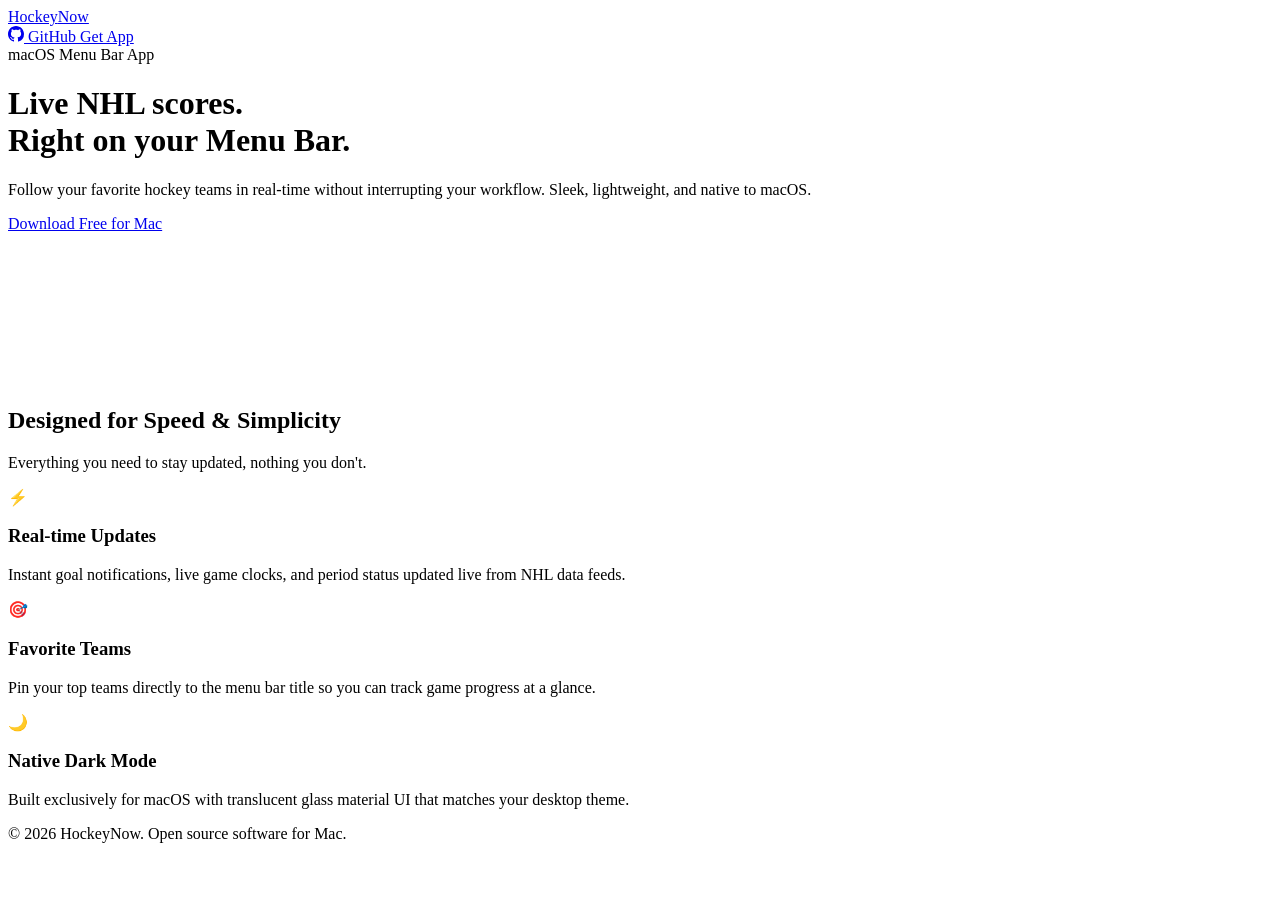
==== website/index.html @ 6dbc683a "moving files to website" ====
<!DOCTYPE html>
<html lang="en">
<head>
  <meta charset="UTF-8">
  <meta name="viewport" content="width=device-width, initial-scale=1.0">
  <title>HockeyNow - Live Scores on Your Mac Menu Bar</title>
  <link rel="stylesheet" href="styles.css">
  <link rel="icon" href="data:,">
</head>
<body>

  <nav>
    <a href="#" class="logo">Hockey<span>Now</span></a>
    <div class="nav-right">
      <a href="https://github.com/avdg-apps/HockeyNow" target="_blank" class="btn-github">
        <svg width="16" height="16" viewBox="0 0 24 24" fill="currentColor">
          <path d="M12 0C5.37 0 0 5.37 0 12c0 5.31 3.435 9.795 8.205 11.385.6.105.825-.255.825-.57 0-.285-.015-1.23-.015-2.235-3.015.555-3.795-.735-4.035-1.41-.135-.345-.72-1.41-1.23-1.695-.42-.225-1.02-.78-.015-.795.945-.015 1.62.87 1.845 1.23 1.08 1.815 2.805 1.305 3.495.99.105-.78.42-1.305.765-1.605-2.67-.3-5.46-1.335-5.46-5.925 0-1.305.465-2.385 1.23-3.225-.12-.3-.54-1.53.12-3.18 0 0 1.005-.315 3.3 1.23.96-.27 1.98-.405 3-.405s2.04.135 3 .405c2.295-1.56 3.3-1.23 3.3-1.23.66 1.65.24 2.88.12 3.18.765.84 1.23 1.905 1.23 3.225 0 4.605-2.805 5.625-5.475 5.925.435.375.81 1.095.81 2.22 0 1.605-.015 2.895-.015 3.3 0 .315.225.69.825.57A12.02 12.02 0 0024 12c0-6.63-5.37-12-12-12z"/>
        </svg>
        GitHub
      </a>
      <a href="hockeynow v2.1.0-alpha.1.zip" download class="btn-download">Get App</a>
    </div>
  </nav>

  <header class="hero">
    <div class="hero-badge">macOS Menu Bar App</div>
    <h1>Live NHL scores.<br>Right on your Menu Bar.</h1>
    <p>Follow your favorite hockey teams in real-time without interrupting your workflow. Sleek, lightweight, and native to macOS.</p>
    <a href="hockeynow v2.1.0-alpha.1.zip" download class="btn-primary">Download Free for Mac</a>
  </header>

  <section class="preview-container">
    <div class="macbook-window">
      <div class="window-header">
        <span class="dot dot-red"></span>
        <span class="dot dot-yellow"></span>
        <span class="dot dot-green"></span>
      </div>
      <div class="window-body">
        <video class="app-video" autoplay loop muted playsinline>
          <source src="app-demo.mp4" type="video/mp4">
          Your browser does not support the video tag.
        </video>
      </div>
    </div>
  </section>

  <section class="features">
    <div class="section-title">
      <h2>Designed for Speed & Simplicity</h2>
      <p>Everything you need to stay updated, nothing you don't.</p>
    </div>

    <div class="grid">
      <div class="card fade-up">
        <div class="card-icon">⚡</div>
        <h3>Real-time Updates</h3>
        <p>Instant goal notifications, live game clocks, and period status updated live from NHL data feeds.</p>
      </div>
      <div class="card fade-up">
        <div class="card-icon">🎯</div>
        <h3>Favorite Teams</h3>
        <p>Pin your top teams directly to the menu bar title so you can track game progress at a glance.</p>
      </div>
      <div class="card fade-up">
        <div class="card-icon">🌙</div>
        <h3>Native Dark Mode</h3>
        <p>Built exclusively for macOS with translucent glass material UI that matches your desktop theme.</p>
      </div>
    </div>
  </section>

  <footer>
    <p>&copy; 2026 HockeyNow. Open source software for Mac.</p>
  </footer>

  <script src="script.js"></script>
</body>
</html>
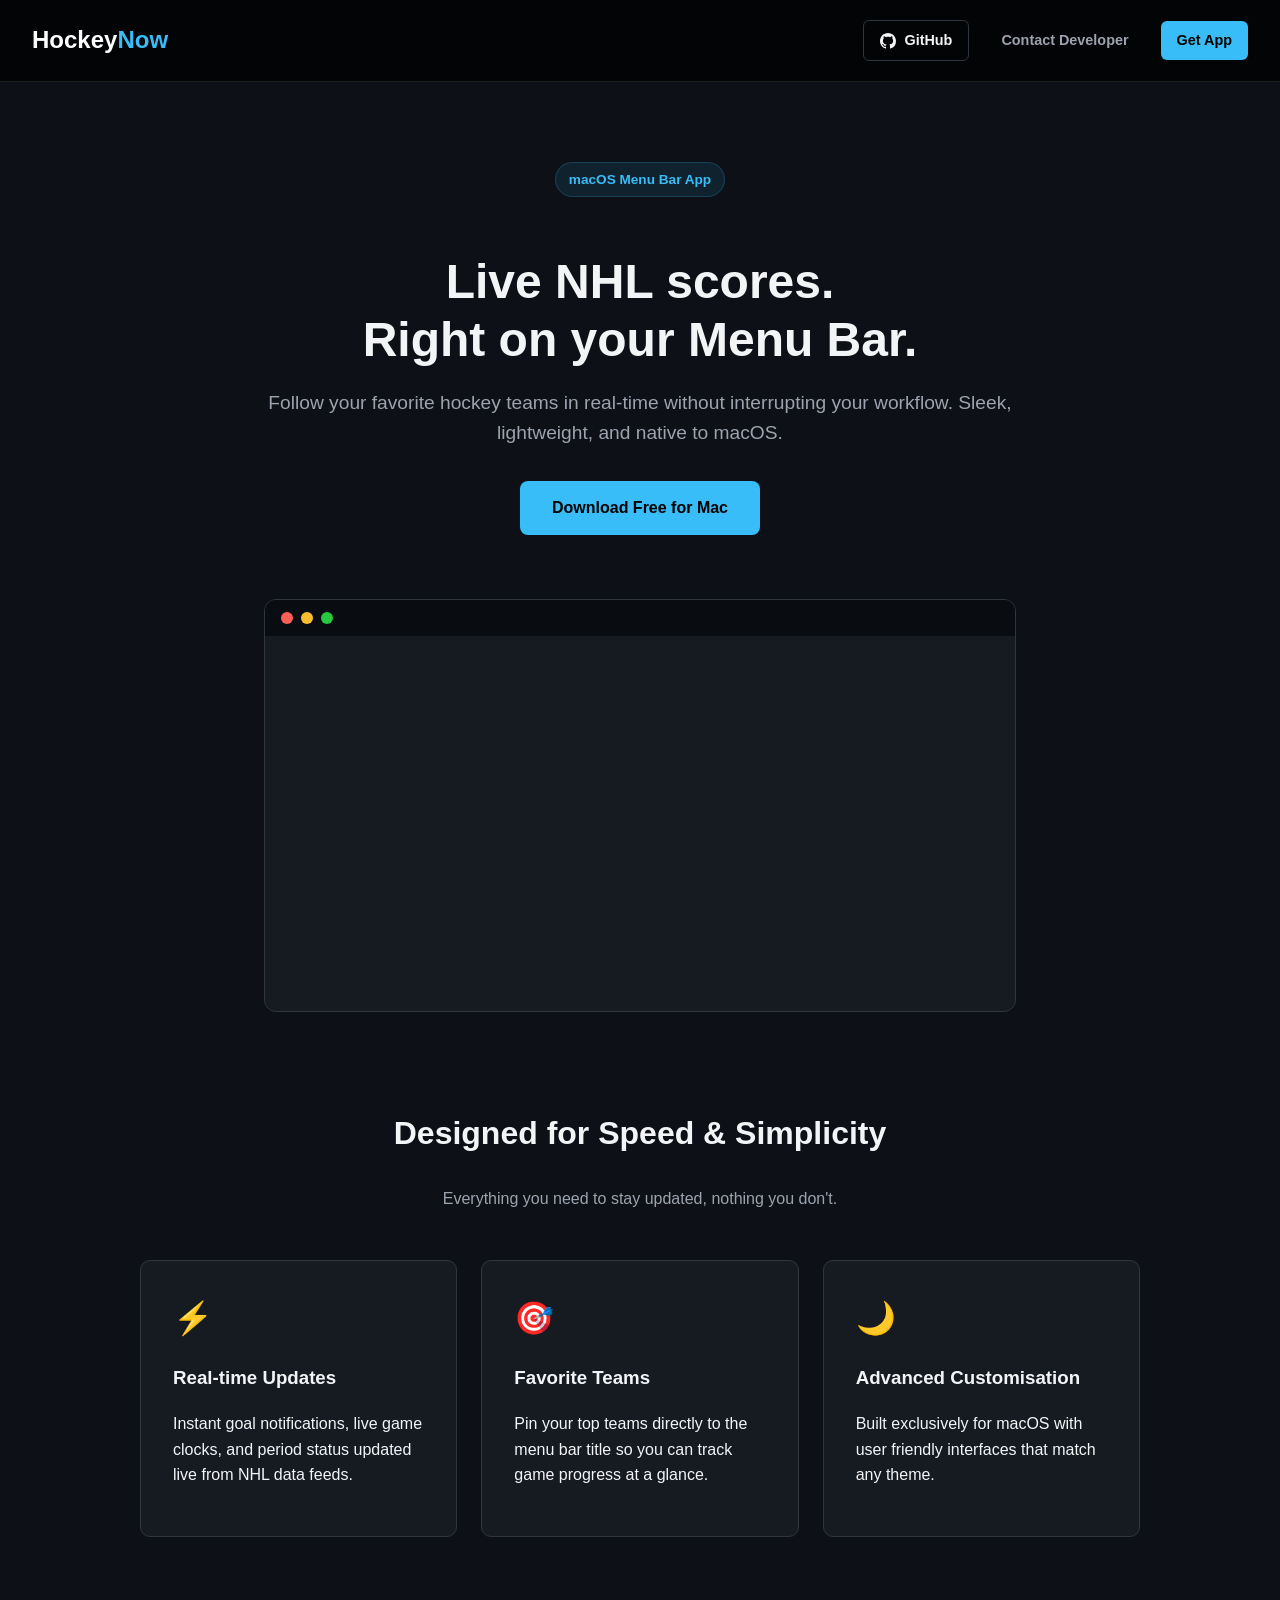
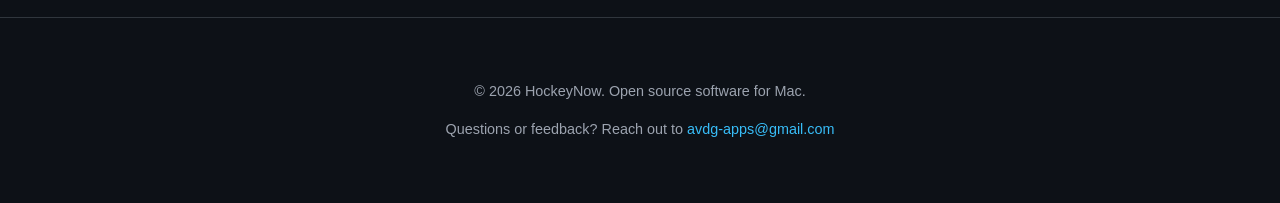
==== commit 1a663aff: "Updated website" ====
--- a/website/index.html
+++ b/website/index.html
@@ -3,34 +3,43 @@
 <head>
   <meta charset="UTF-8">
   <meta name="viewport" content="width=device-width, initial-scale=1.0">
+
   <title>HockeyNow - Live Scores on Your Mac Menu Bar</title>
+  <meta name="description" content="Track live NHL scores, game updates, and favorite team stats directly from your Mac menu bar with HockeyNow. Free, native macOS app.">
+  <meta name="keywords" content="HockeyNow, NHL Mac app, macOS menu bar scores, live hockey scores, hockey menu bar tool">
+  <meta name="author" content="avdg-apps">
+
   <link rel="stylesheet" href="styles.css">
   <link rel="icon" href="data:,">
 </head>
 <body>
 
+
   <nav>
-    <a href="#" class="logo">Hockey<span>Now</span></a>
+    <a href="#" class="logo" title="HockeyNow Home">Hockey<span>Now</span></a>
     <div class="nav-right">
-      <a href="https://github.com/avdg-apps/HockeyNow" target="_blank" class="btn-github">
+      <a href="https://github.com/avdg-apps/HockeyNow" target="_blank" class="btn-github" title="View Source on GitHub">
         <svg width="16" height="16" viewBox="0 0 24 24" fill="currentColor">
           <path d="M12 0C5.37 0 0 5.37 0 12c0 5.31 3.435 9.795 8.205 11.385.6.105.825-.255.825-.57 0-.285-.015-1.23-.015-2.235-3.015.555-3.795-.735-4.035-1.41-.135-.345-.72-1.41-1.23-1.695-.42-.225-1.02-.78-.015-.795.945-.015 1.62.87 1.845 1.23 1.08 1.815 2.805 1.305 3.495.99.105-.78.42-1.305.765-1.605-2.67-.3-5.46-1.335-5.46-5.925 0-1.305.465-2.385 1.23-3.225-.12-.3-.54-1.53.12-3.18 0 0 1.005-.315 3.3 1.23.96-.27 1.98-.405 3-.405s2.04.135 3 .405c2.295-1.56 3.3-1.23 3.3-1.23.66 1.65.24 2.88.12 3.18.765.84 1.23 1.905 1.23 3.225 0 4.605-2.805 5.625-5.475 5.925.435.375.81 1.095.81 2.22 0 1.605-.015 2.895-.015 3.3 0 .315.225.69.825.57A12.02 12.02 0 0024 12c0-6.63-5.37-12-12-12z"/>
         </svg>
         GitHub
       </a>
-      <a href="hockeynow v2.1.0-alpha.1.zip" download class="btn-download">Get App</a>
+      <a href="mailto:avdg-apps@gmail.com" class="btn-contact" title="Contact Developer">Contact Developer</a>
+      <a href="hockeynow v2.1.0-alpha.1.zip" download class="btn-download" title="Download HockeyNow for Mac">Get App</a>
     </div>
   </nav>
+
 
   <header class="hero">
     <div class="hero-badge">macOS Menu Bar App</div>
     <h1>Live NHL scores.<br>Right on your Menu Bar.</h1>
     <p>Follow your favorite hockey teams in real-time without interrupting your workflow. Sleek, lightweight, and native to macOS.</p>
-    <a href="hockeynow v2.1.0-alpha.1.zip" download class="btn-primary">Download Free for Mac</a>
+    <a href="hockeynow v2.1.0-alpha.1.zip" download class="btn-primary" title="Download latest release">Download Free for Mac</a>
   </header>
 
+ 
   <section class="preview-container">
-    <div class="macbook-window">
+    <div class="macbook-window hover-glow">
       <div class="window-header">
         <span class="dot dot-red"></span>
         <span class="dot dot-yellow"></span>
@@ -45,6 +54,7 @@
     </div>
   </section>
 
+
   <section class="features">
     <div class="section-title">
       <h2>Designed for Speed & Simplicity</h2>
@@ -52,28 +62,30 @@
     </div>
 
     <div class="grid">
-      <div class="card fade-up">
+      <div class="card hover-lift">
         <div class="card-icon">⚡</div>
         <h3>Real-time Updates</h3>
         <p>Instant goal notifications, live game clocks, and period status updated live from NHL data feeds.</p>
       </div>
-      <div class="card fade-up">
+      <div class="card hover-lift">
         <div class="card-icon">🎯</div>
         <h3>Favorite Teams</h3>
         <p>Pin your top teams directly to the menu bar title so you can track game progress at a glance.</p>
       </div>
-      <div class="card fade-up">
+      <div class="card hover-lift">
         <div class="card-icon">🌙</div>
-        <h3>Native Dark Mode</h3>
-        <p>Built exclusively for macOS with translucent glass material UI that matches your desktop theme.</p>
+        <h3>Advanced Customisation</h3>
+        <p>Built exclusively for macOS with user friendly interfaces that match any theme.</p>
       </div>
     </div>
   </section>
 
+
   <footer>
     <p>&copy; 2026 HockeyNow. Open source software for Mac.</p>
+    <p>Questions or feedback? Reach out to <a href="mailto:avdg-apps@gmail.com" class="footer-email">avdg-apps@gmail.com</a></p>
   </footer>
 
   <script src="script.js"></script>
 </body>
-</html>
+</html>
--- a/website/styles.css
+++ b/website/styles.css
@@ -0,0 +1,253 @@
+:root {
+  --bg-color: #0d1117;
+  --card-bg: #161b22;
+  --accent-color: #38bdf8;
+  --accent-hover: #0284c7;
+  --text-main: #f3f4f6;
+  --text-muted: #9ca3af;
+  --border-color: #30363d;
+}
+
+body {
+  margin: 0;
+  font-family: -apple-system, BlinkMacSystemFont, "Segoe UI", Roboto, Helvetica, Arial, sans-serif;
+  background-color: var(--bg-color);
+  color: var(--text-main);
+  line-height: 1.6;
+}
+
+/* Navigation */
+nav {
+  display: flex;
+  justify-content: space-between;
+  align-items: center;
+  padding: 1.25rem 2rem;
+  border-bottom: 1px solid var(--border-color);
+}
+
+.logo {
+  font-size: 1.5rem;
+  font-weight: 800;
+  color: #fff;
+  text-decoration: none;
+  transition: transform 0.2s ease, opacity 0.2s ease;
+}
+
+.logo:hover {
+  transform: scale(1.05);
+  opacity: 0.9;
+}
+
+.logo span {
+  color: var(--accent-color);
+}
+
+.nav-right {
+  display: flex;
+  align-items: center;
+  gap: 1rem;
+}
+
+.btn-github, .btn-contact, .btn-download {
+  text-decoration: none;
+  font-size: 0.9rem;
+  font-weight: 600;
+  padding: 0.5rem 1rem;
+  border-radius: 6px;
+  transition: all 0.25s ease;
+  display: inline-flex;
+  align-items: center;
+  gap: 0.5rem;
+}
+
+.btn-github {
+  color: var(--text-main);
+  background-color: transparent;
+  border: 1px solid var(--border-color);
+}
+
+.btn-github:hover {
+  background-color: var(--border-color);
+  transform: translateY(-2px);
+  box-shadow: 0 4px 12px rgba(0, 0, 0, 0.3);
+}
+
+.btn-contact {
+  color: var(--text-muted);
+}
+
+.btn-contact:hover {
+  color: var(--accent-color);
+  transform: translateY(-2px);
+}
+
+.btn-download {
+  background-color: var(--accent-color);
+  color: #000;
+}
+
+.btn-download:hover {
+  background-color: var(--accent-hover);
+  color: #fff;
+  transform: translateY(-2px);
+  box-shadow: 0 4px 14px rgba(56, 189, 248, 0.4);
+}
+
+/* Hero Section */
+.hero {
+  text-align: center;
+  padding: 5rem 1rem 3rem;
+  max-width: 800px;
+  margin: 0 auto;
+}
+
+.hero-badge {
+  display: inline-block;
+  background: rgba(56, 189, 248, 0.1);
+  color: var(--accent-color);
+  padding: 0.35rem 0.8rem;
+  border-radius: 20px;
+  font-size: 0.85rem;
+  font-weight: 600;
+  margin-bottom: 1.5rem;
+  border: 1px solid rgba(56, 189, 248, 0.2);
+}
+
+.hero h1 {
+  font-size: 3rem;
+  line-height: 1.2;
+  margin-bottom: 1rem;
+}
+
+.hero p {
+  font-size: 1.2rem;
+  color: var(--text-muted);
+  margin-bottom: 2rem;
+}
+
+.btn-primary {
+  display: inline-block;
+  background-color: var(--accent-color);
+  color: #000;
+  font-weight: 700;
+  padding: 0.9rem 2rem;
+  border-radius: 8px;
+  text-decoration: none;
+  transition: all 0.25s ease;
+}
+
+.btn-primary:hover {
+  background-color: var(--accent-hover);
+  color: #fff;
+  transform: translateY(-3px) scale(1.02);
+  box-shadow: 0 8px 20px rgba(56, 189, 248, 0.4);
+}
+
+/* Preview Window Hover Glow */
+.preview-container {
+  display: flex;
+  justify-content: center;
+  padding: 1rem;
+}
+
+.macbook-window {
+  width: 100%;
+  max-width: 750px;
+  background-color: var(--card-bg);
+  border: 1px solid var(--border-color);
+  border-radius: 12px;
+  overflow: hidden;
+  transition: transform 0.3s ease, box-shadow 0.3s ease;
+}
+
+.hover-glow:hover {
+  transform: translateY(-4px);
+  box-shadow: 0 12px 30px rgba(56, 189, 248, 0.25);
+}
+
+.window-header {
+  background-color: #090d11;
+  padding: 0.75rem 1rem;
+  display: flex;
+  align-items: center;
+  gap: 0.5rem;
+}
+
+.dot {
+  width: 12px;
+  height: 12px;
+  border-radius: 50%;
+}
+.dot-red { background-color: #ff5f56; }
+.dot-yellow { background-color: #ffbd2e; }
+.dot-green { background-color: #27c93f; }
+
+.window-body video {
+  width: 100%;
+  display: block;
+}
+
+/* Features Section & Lift Effect */
+.features {
+  max-width: 1000px;
+  margin: 5rem auto;
+  padding: 0 1.5rem;
+}
+
+.section-title {
+  text-align: center;
+  margin-bottom: 3rem;
+}
+
+.section-title h2 {
+  font-size: 2rem;
+}
+
+.section-title p {
+  color: var(--text-muted);
+}
+
+.grid {
+  display: grid;
+  grid-template-columns: repeat(auto-fit, minmax(280px, 1fr));
+  gap: 1.5rem;
+}
+
+.card {
+  background-color: var(--card-bg);
+  border: 1px solid var(--border-color);
+  padding: 2rem;
+  border-radius: 10px;
+  transition: transform 0.3s ease, border-color 0.3s ease, box-shadow 0.3s ease;
+}
+
+.hover-lift:hover {
+  transform: translateY(-6px);
+  border-color: var(--accent-color);
+  box-shadow: 0 8px 24px rgba(0, 0, 0, 0.4);
+}
+
+.card-icon {
+  font-size: 2rem;
+  margin-bottom: 1rem;
+}
+
+/* Footer */
+footer {
+  text-align: center;
+  padding: 3rem 1rem;
+  border-top: 1px solid var(--border-color);
+  color: var(--text-muted);
+  font-size: 0.9rem;
+}
+
+.footer-email {
+  color: var(--accent-color);
+  text-decoration: none;
+  transition: opacity 0.2s ease;
+}
+
+.footer-email:hover {
+  text-decoration: underline;
+  opacity: 0.8;
+}
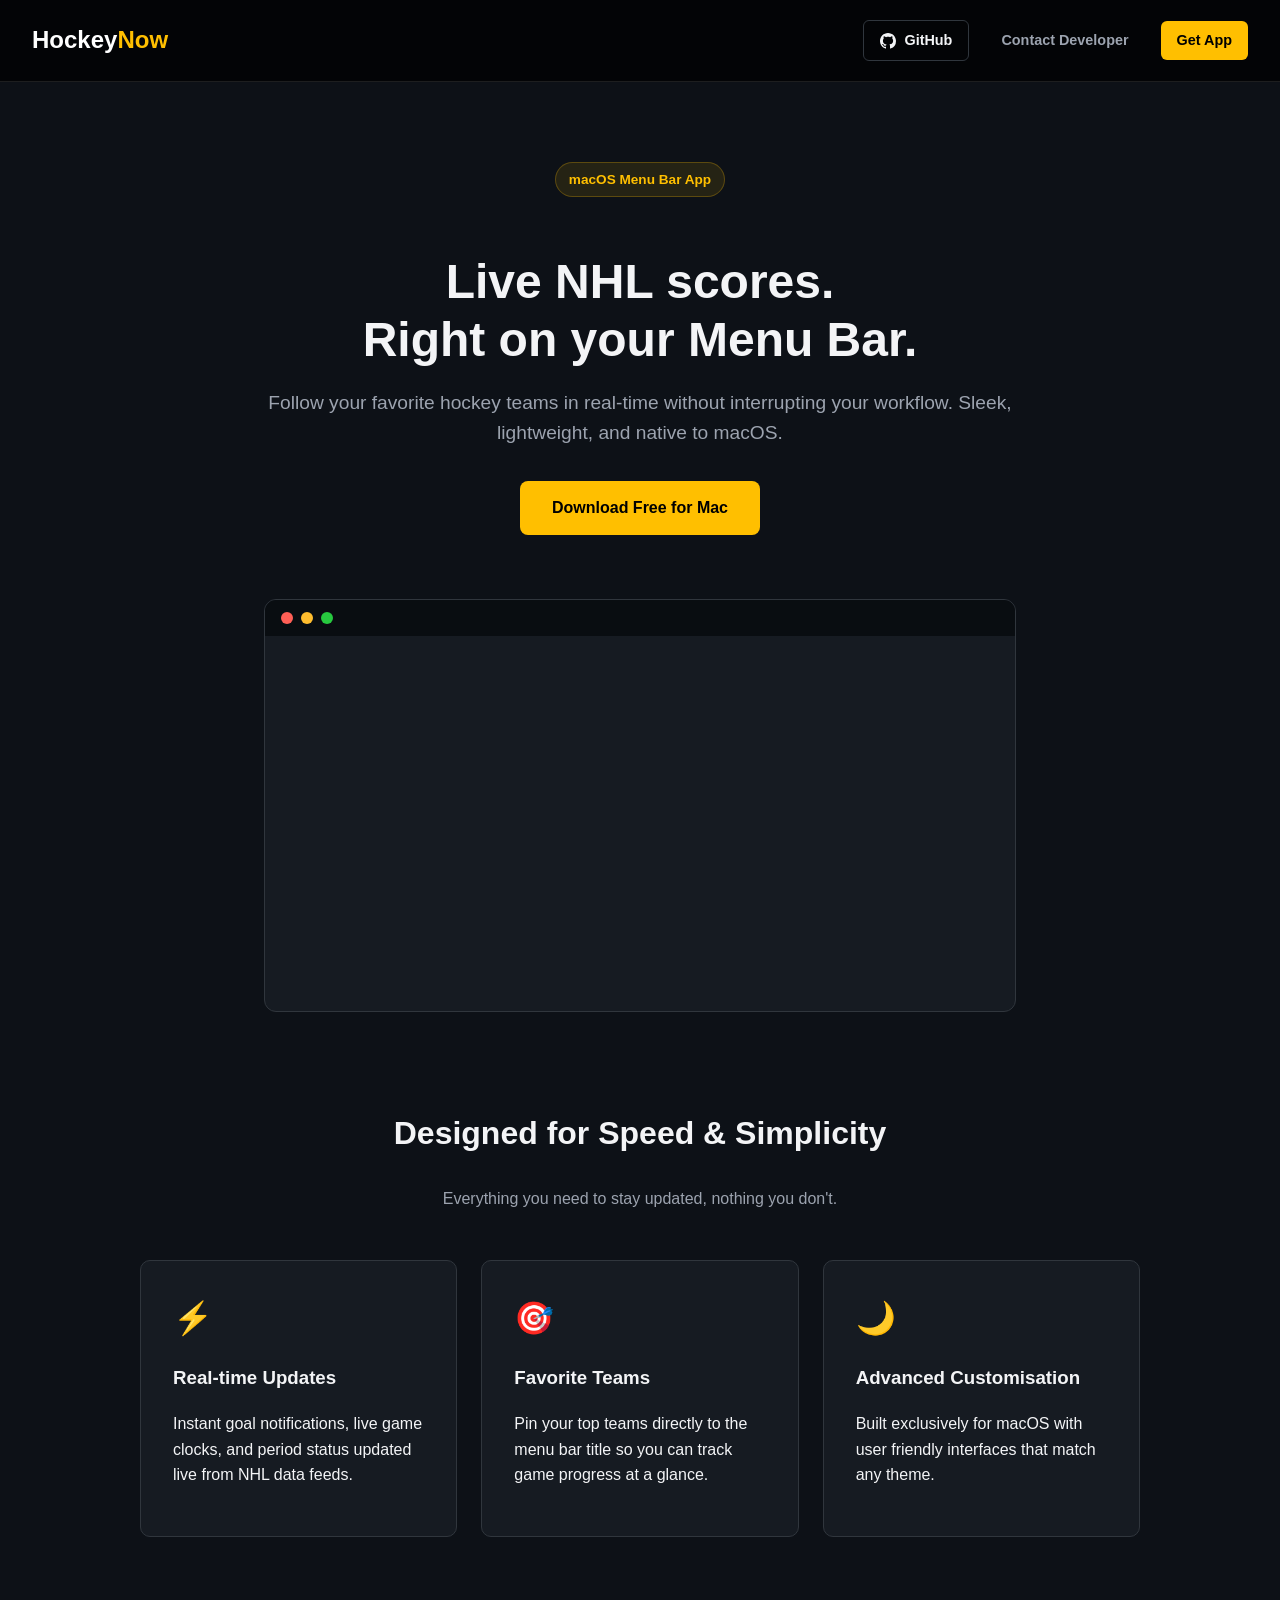
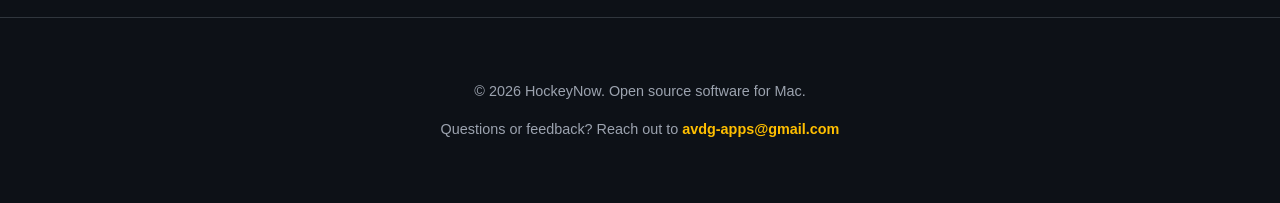
==== commit f7faacdd: "Updated colour settings to better match the app, and fixed searching settings" ====
--- a/website/index.html
+++ b/website/index.html
@@ -1,16 +1,22 @@
-<!DOCTYPE html>
-<html lang="en">
 <head>
   <meta charset="UTF-8">
   <meta name="viewport" content="width=device-width, initial-scale=1.0">
 
-  <title>HockeyNow - Live Scores on Your Mac Menu Bar</title>
+  <title>HockeyNow - Live Scores on Your Mac Menu Bar | Download Free</title>
   <meta name="description" content="Track live NHL scores, game updates, and favorite team stats directly from your Mac menu bar with HockeyNow. Free, native macOS app.">
-  <meta name="keywords" content="HockeyNow, NHL Mac app, macOS menu bar scores, live hockey scores, hockey menu bar tool">
+  <meta name="keywords" content="HockeyNow, NHL Mac app, macOS menu bar scores, live hockey scores">
   <meta name="author" content="avdg-apps">
 
+  <link rel="icon" type="image/png" href="app-logo.png">
+  <link rel="apple-touch-icon" href="app-logo.png">
+
+  <meta property="og:title" content="HockeyNow - Live Scores on Your Mac Menu Bar">
+  <meta property="og:description" content="Track live NHL scores directly from your Mac menu bar. Sleek, lightweight, and native to macOS.">
+  <meta property="og:image" content="https://avdg-apps.github.io/HockeyNow/app-logo.png">
+  <meta property="og:url" content="https://avdg-apps.github.io/HockeyNow/">
+  <meta property="og:type" content="website">
+
   <link rel="stylesheet" href="styles.css">
-  <link rel="icon" href="data:,">
 </head>
 <body>
 
--- a/website/styles.css
+++ b/website/styles.css
@@ -1,8 +1,8 @@
 :root {
   --bg-color: #0d1117;
   --card-bg: #161b22;
-  --accent-color: #38bdf8;
-  --accent-hover: #0284c7;
+  --accent-color: #ffbf00;     
+  --accent-hover: #d9a000;     
   --text-main: #f3f4f6;
   --text-muted: #9ca3af;
   --border-color: #30363d;
@@ -30,12 +30,12 @@
   font-weight: 800;
   color: #fff;
   text-decoration: none;
-  transition: transform 0.2s ease, opacity 0.2s ease;
+  transition: transform 0.25s cubic-bezier(0.175, 0.885, 0.32, 1.275), opacity 0.2s ease;
 }
 
 .logo:hover {
   transform: scale(1.05);
-  opacity: 0.9;
+  opacity: 0.95;
 }
 
 .logo span {
@@ -68,8 +68,9 @@
 
 .btn-github:hover {
   background-color: var(--border-color);
+  border-color: var(--accent-color);
   transform: translateY(-2px);
-  box-shadow: 0 4px 12px rgba(0, 0, 0, 0.3);
+  box-shadow: 0 4px 12px rgba(0, 0, 0, 0.4);
 }
 
 .btn-contact {
@@ -88,12 +89,11 @@
 
 .btn-download:hover {
   background-color: var(--accent-hover);
-  color: #fff;
+  color: #000;
   transform: translateY(-2px);
-  box-shadow: 0 4px 14px rgba(56, 189, 248, 0.4);
-}
-
-/* Hero Section */
+  box-shadow: 0 4px 14px rgba(255, 191, 0, 0.35);
+}
+
 .hero {
   text-align: center;
   padding: 5rem 1rem 3rem;
@@ -103,14 +103,20 @@
 
 .hero-badge {
   display: inline-block;
-  background: rgba(56, 189, 248, 0.1);
+  background: rgba(255, 191, 0, 0.1);
   color: var(--accent-color);
   padding: 0.35rem 0.8rem;
   border-radius: 20px;
   font-size: 0.85rem;
   font-weight: 600;
   margin-bottom: 1.5rem;
-  border: 1px solid rgba(56, 189, 248, 0.2);
+  border: 1px solid rgba(255, 191, 0, 0.25);
+  transition: transform 0.2s ease, background 0.2s ease;
+}
+
+.hero-badge:hover {
+  transform: scale(1.04);
+  background: rgba(255, 191, 0, 0.18);
 }
 
 .hero h1 {
@@ -138,12 +144,11 @@
 
 .btn-primary:hover {
   background-color: var(--accent-hover);
-  color: #fff;
+  color: #000;
   transform: translateY(-3px) scale(1.02);
-  box-shadow: 0 8px 20px rgba(56, 189, 248, 0.4);
-}
-
-/* Preview Window Hover Glow */
+  box-shadow: 0 8px 24px rgba(255, 191, 0, 0.4);
+}
+
 .preview-container {
   display: flex;
   justify-content: center;
@@ -157,12 +162,13 @@
   border: 1px solid var(--border-color);
   border-radius: 12px;
   overflow: hidden;
-  transition: transform 0.3s ease, box-shadow 0.3s ease;
+  transition: transform 0.3s ease, border-color 0.3s ease, box-shadow 0.3s ease;
 }
 
 .hover-glow:hover {
   transform: translateY(-4px);
-  box-shadow: 0 12px 30px rgba(56, 189, 248, 0.25);
+  border-color: var(--accent-color);
+  box-shadow: 0 12px 30px rgba(255, 191, 0, 0.2);
 }
 
 .window-header {
@@ -187,7 +193,6 @@
   display: block;
 }
 
-/* Features Section & Lift Effect */
 .features {
   max-width: 1000px;
   margin: 5rem auto;
@@ -230,9 +235,13 @@
 .card-icon {
   font-size: 2rem;
   margin-bottom: 1rem;
-}
-
-/* Footer */
+  transition: transform 0.25s ease;
+}
+
+.hover-lift:hover .card-icon {
+  transform: scale(1.15) rotate(5deg);
+}
+
 footer {
   text-align: center;
   padding: 3rem 1rem;
@@ -244,10 +253,11 @@
 .footer-email {
   color: var(--accent-color);
   text-decoration: none;
-  transition: opacity 0.2s ease;
+  font-weight: 600;
+  transition: opacity 0.2s ease, text-decoration 0.2s ease;
 }
 
 .footer-email:hover {
   text-decoration: underline;
-  opacity: 0.8;
+  opacity: 0.85;
 }
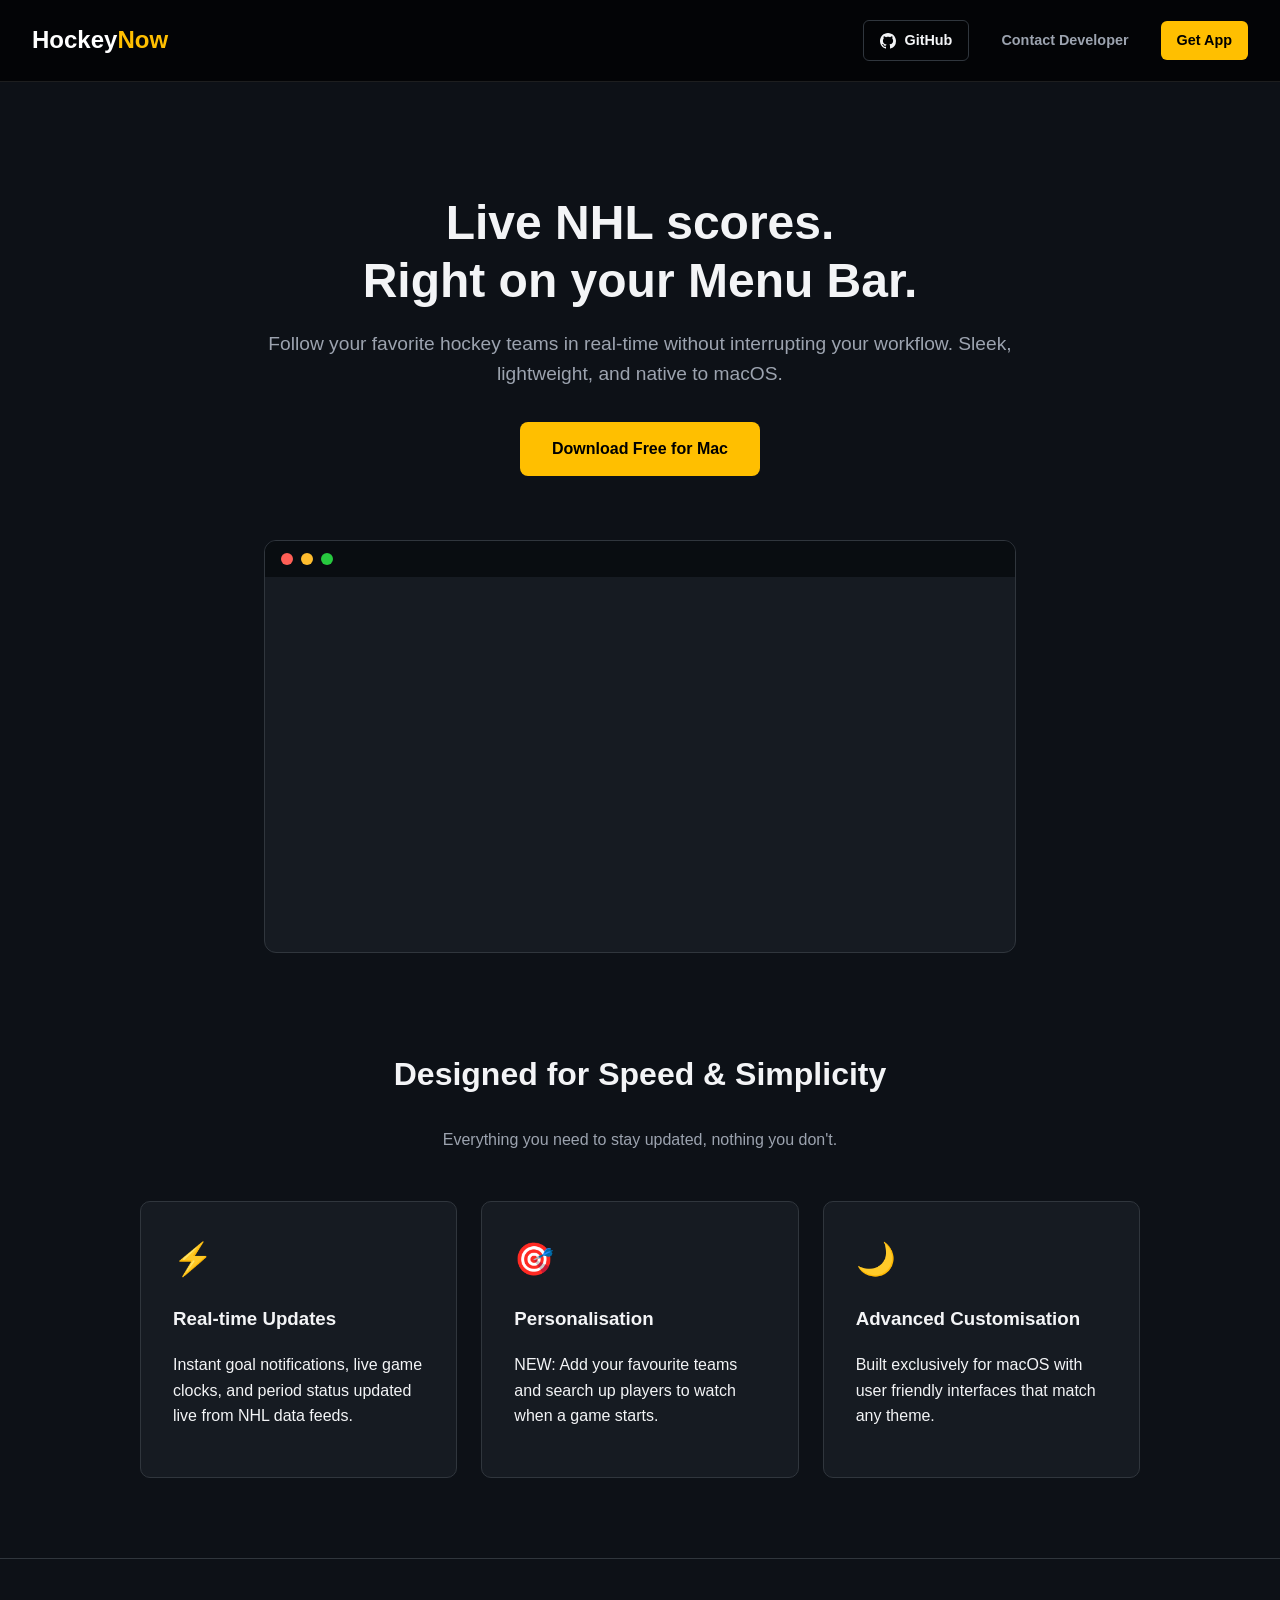
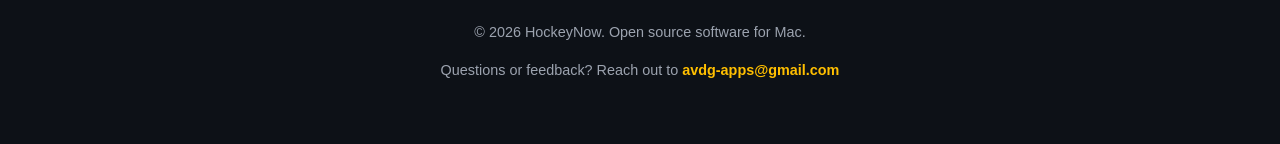
==== commit 397c07f1: "Updated website for v2.1.0" ====
--- a/website/index.html
+++ b/website/index.html
@@ -31,16 +31,15 @@
         GitHub
       </a>
       <a href="mailto:avdg-apps@gmail.com" class="btn-contact" title="Contact Developer">Contact Developer</a>
-      <a href="hockeynow v2.1.0-alpha.1.zip" download class="btn-download" title="Download HockeyNow for Mac">Get App</a>
+      <a href="hockeynow v2.1.0.zip" download class="btn-download" title="Download HockeyNow for Mac (.zip)">Get App</a>
     </div>
   </nav>
 
 
   <header class="hero">
-    <div class="hero-badge">macOS Menu Bar App</div>
     <h1>Live NHL scores.<br>Right on your Menu Bar.</h1>
     <p>Follow your favorite hockey teams in real-time without interrupting your workflow. Sleek, lightweight, and native to macOS.</p>
-    <a href="hockeynow v2.1.0-alpha.1.zip" download class="btn-primary" title="Download latest release">Download Free for Mac</a>
+    <a href="hockeynow v2.1.0.zip" download class="btn-primary" title="Download latest release (.zip)">Download Free for Mac</a>
   </header>
 
  
@@ -75,8 +74,8 @@
       </div>
       <div class="card hover-lift">
         <div class="card-icon">🎯</div>
-        <h3>Favorite Teams</h3>
-        <p>Pin your top teams directly to the menu bar title so you can track game progress at a glance.</p>
+        <h3>Personalisation</h3>
+        <p>NEW: Add your favourite teams and search up players to watch when a game starts.</p>
       </div>
       <div class="card hover-lift">
         <div class="card-icon">🌙</div>
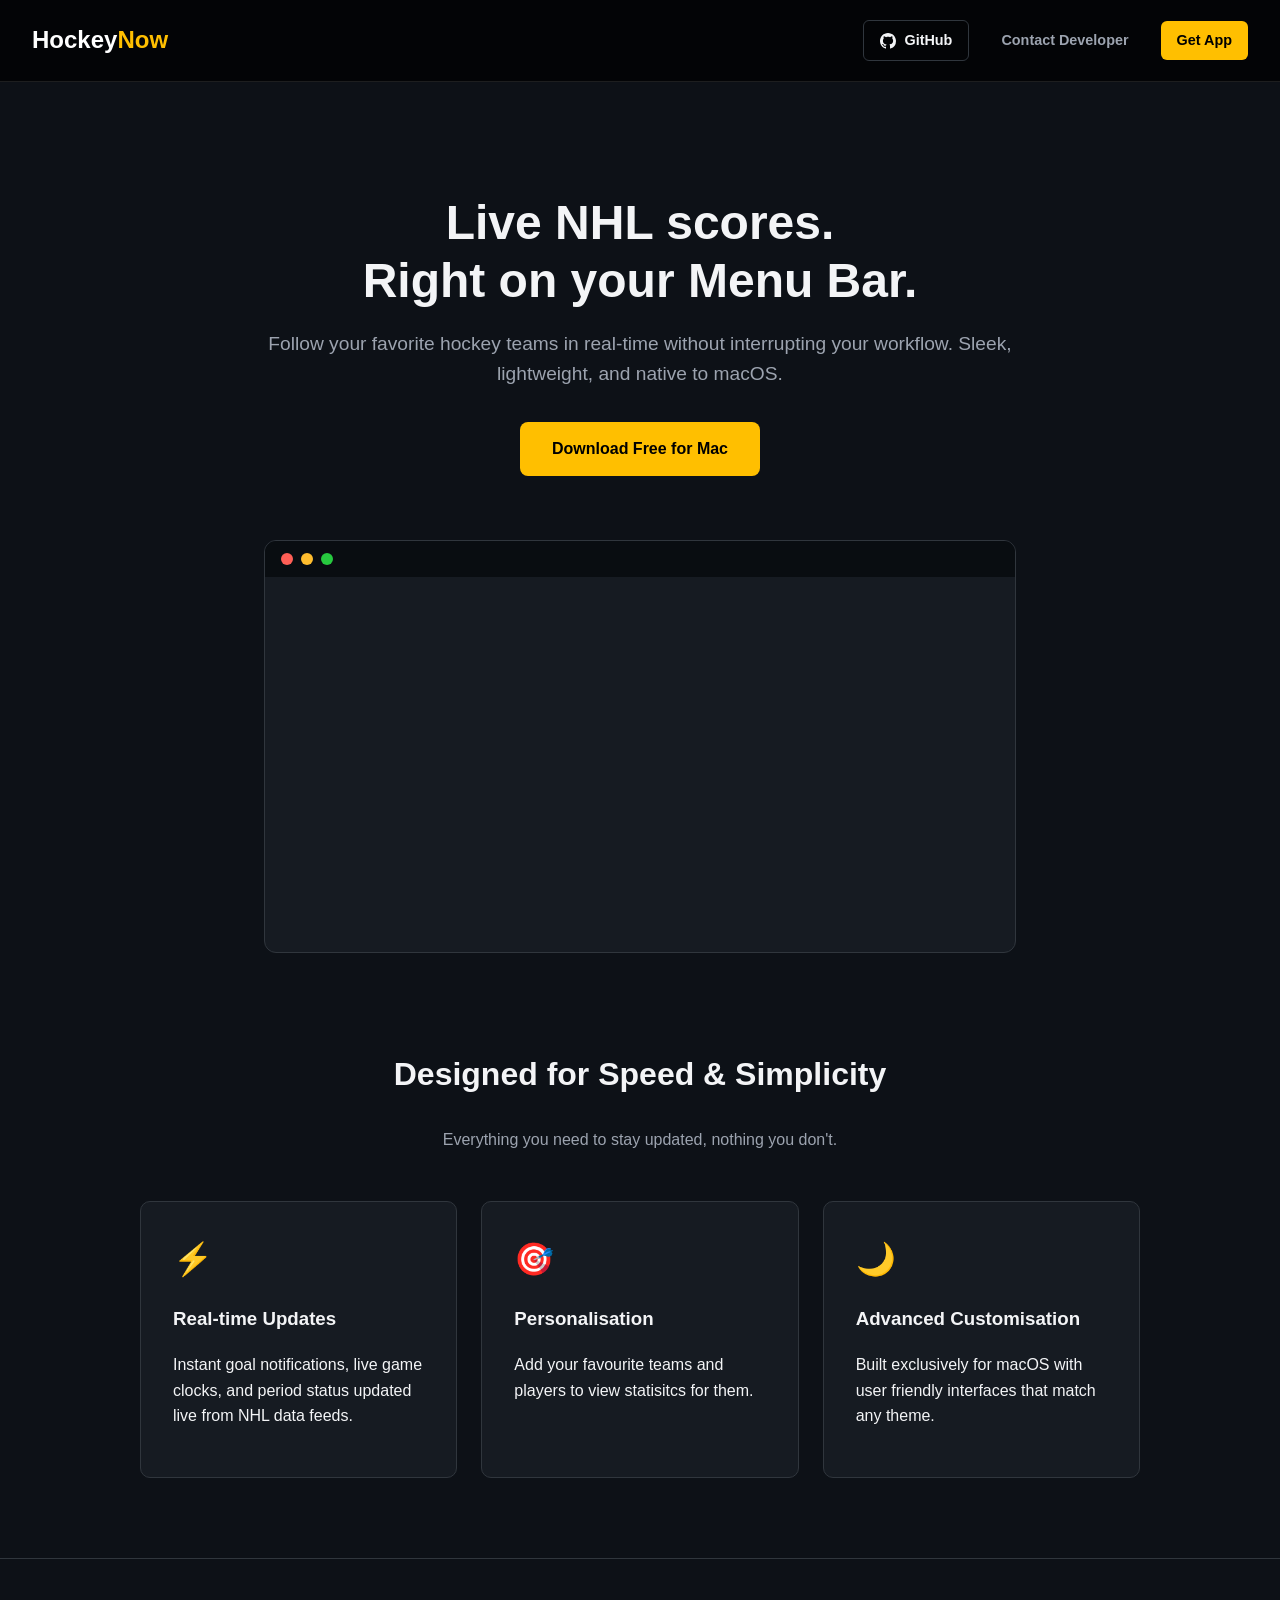
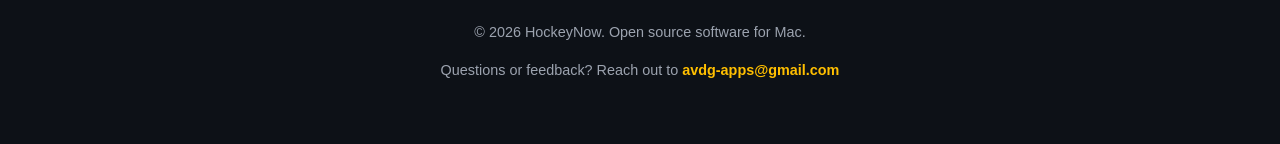
==== commit 8440bf50: "Updated website for v2.2.0" ====
--- a/website/index.html
+++ b/website/index.html
@@ -31,7 +31,7 @@
         GitHub
       </a>
       <a href="mailto:avdg-apps@gmail.com" class="btn-contact" title="Contact Developer">Contact Developer</a>
-      <a href="hockeynow v2.1.0.zip" download class="btn-download" title="Download HockeyNow for Mac (.zip)">Get App</a>
+      <a href="hockeynow v2.2.0.dmg" download class="btn-download" title="Download HockeyNow for Mac (.zip)">Get App</a>
     </div>
   </nav>
 
@@ -39,7 +39,7 @@
   <header class="hero">
     <h1>Live NHL scores.<br>Right on your Menu Bar.</h1>
     <p>Follow your favorite hockey teams in real-time without interrupting your workflow. Sleek, lightweight, and native to macOS.</p>
-    <a href="hockeynow v2.1.0.zip" download class="btn-primary" title="Download latest release (.zip)">Download Free for Mac</a>
+    <a href="hockeynow v2.2.0.dmg" download class="btn-primary" title="Download latest release">Download Free for Mac</a>
   </header>
 
  
@@ -75,7 +75,7 @@
       <div class="card hover-lift">
         <div class="card-icon">🎯</div>
         <h3>Personalisation</h3>
-        <p>NEW: Add your favourite teams and search up players to watch when a game starts.</p>
+        <p>Add your favourite teams and players to view statisitcs for them.</p>
       </div>
       <div class="card hover-lift">
         <div class="card-icon">🌙</div>
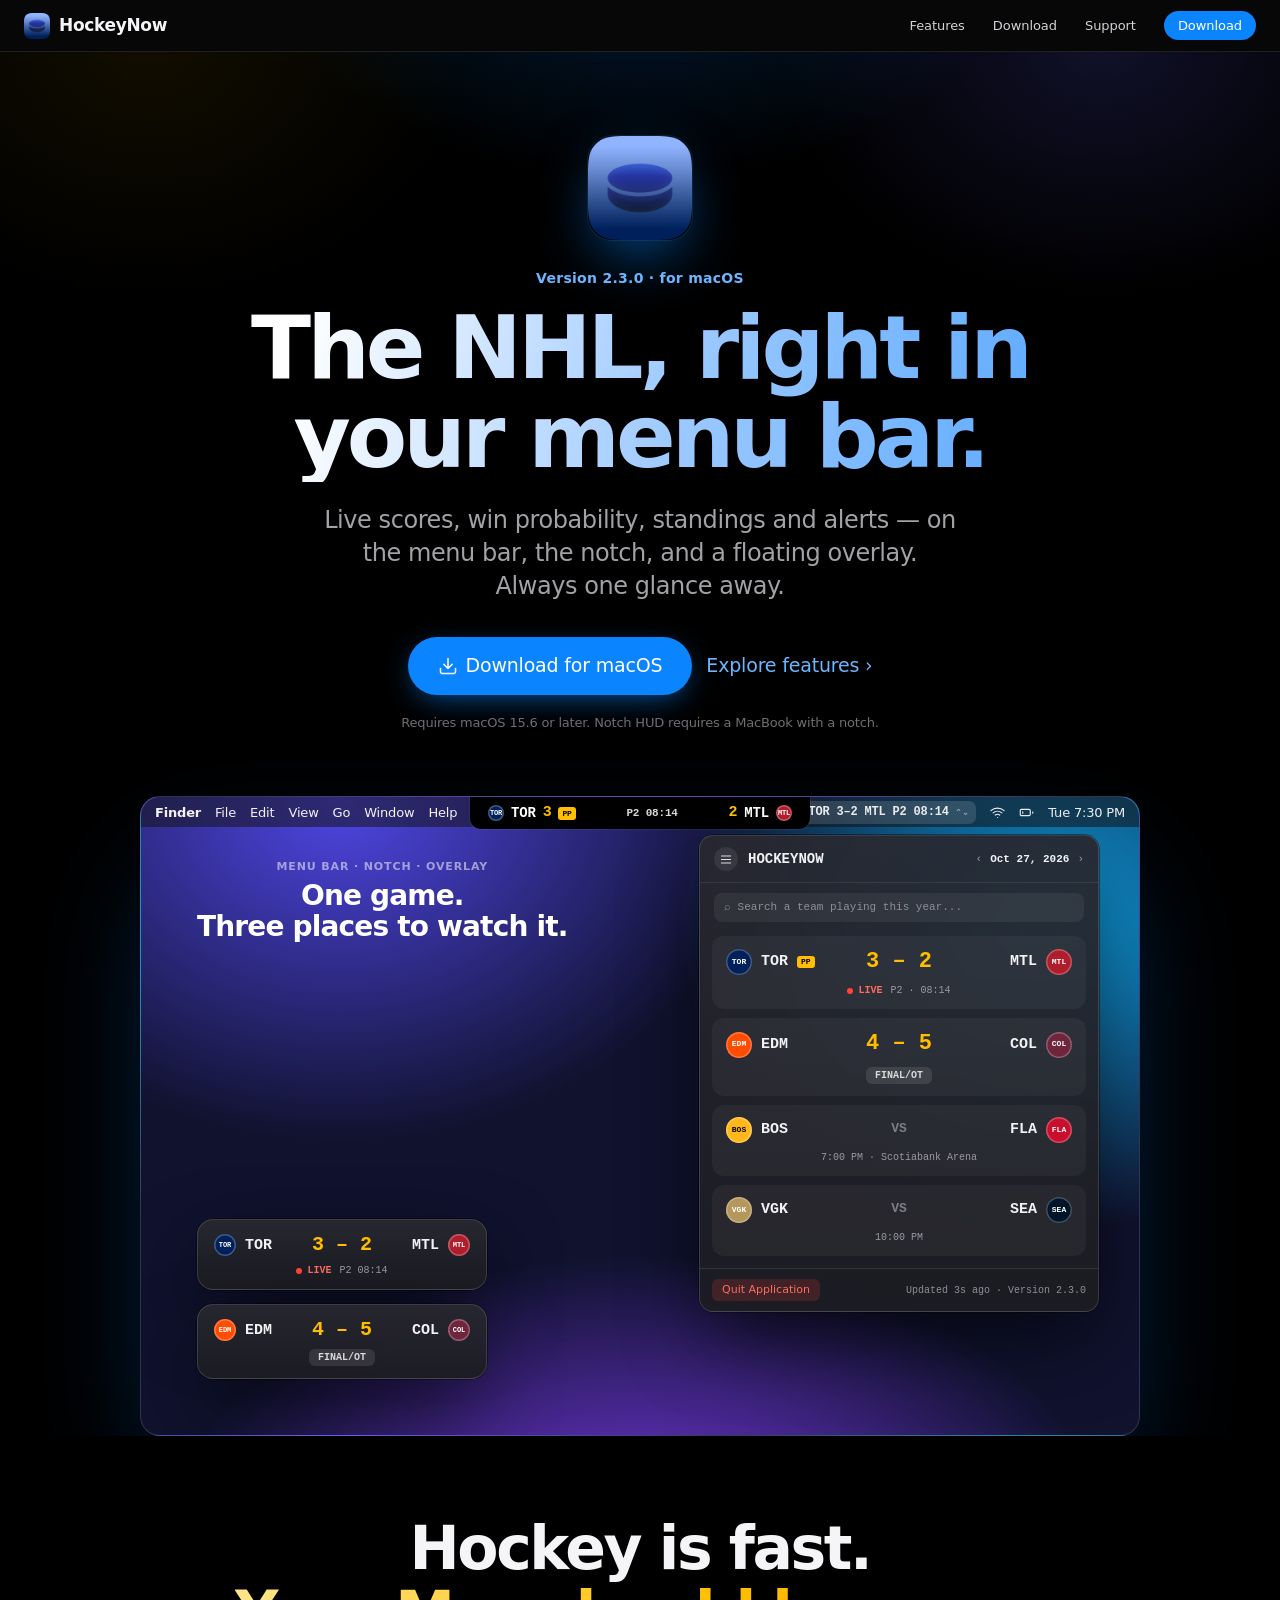
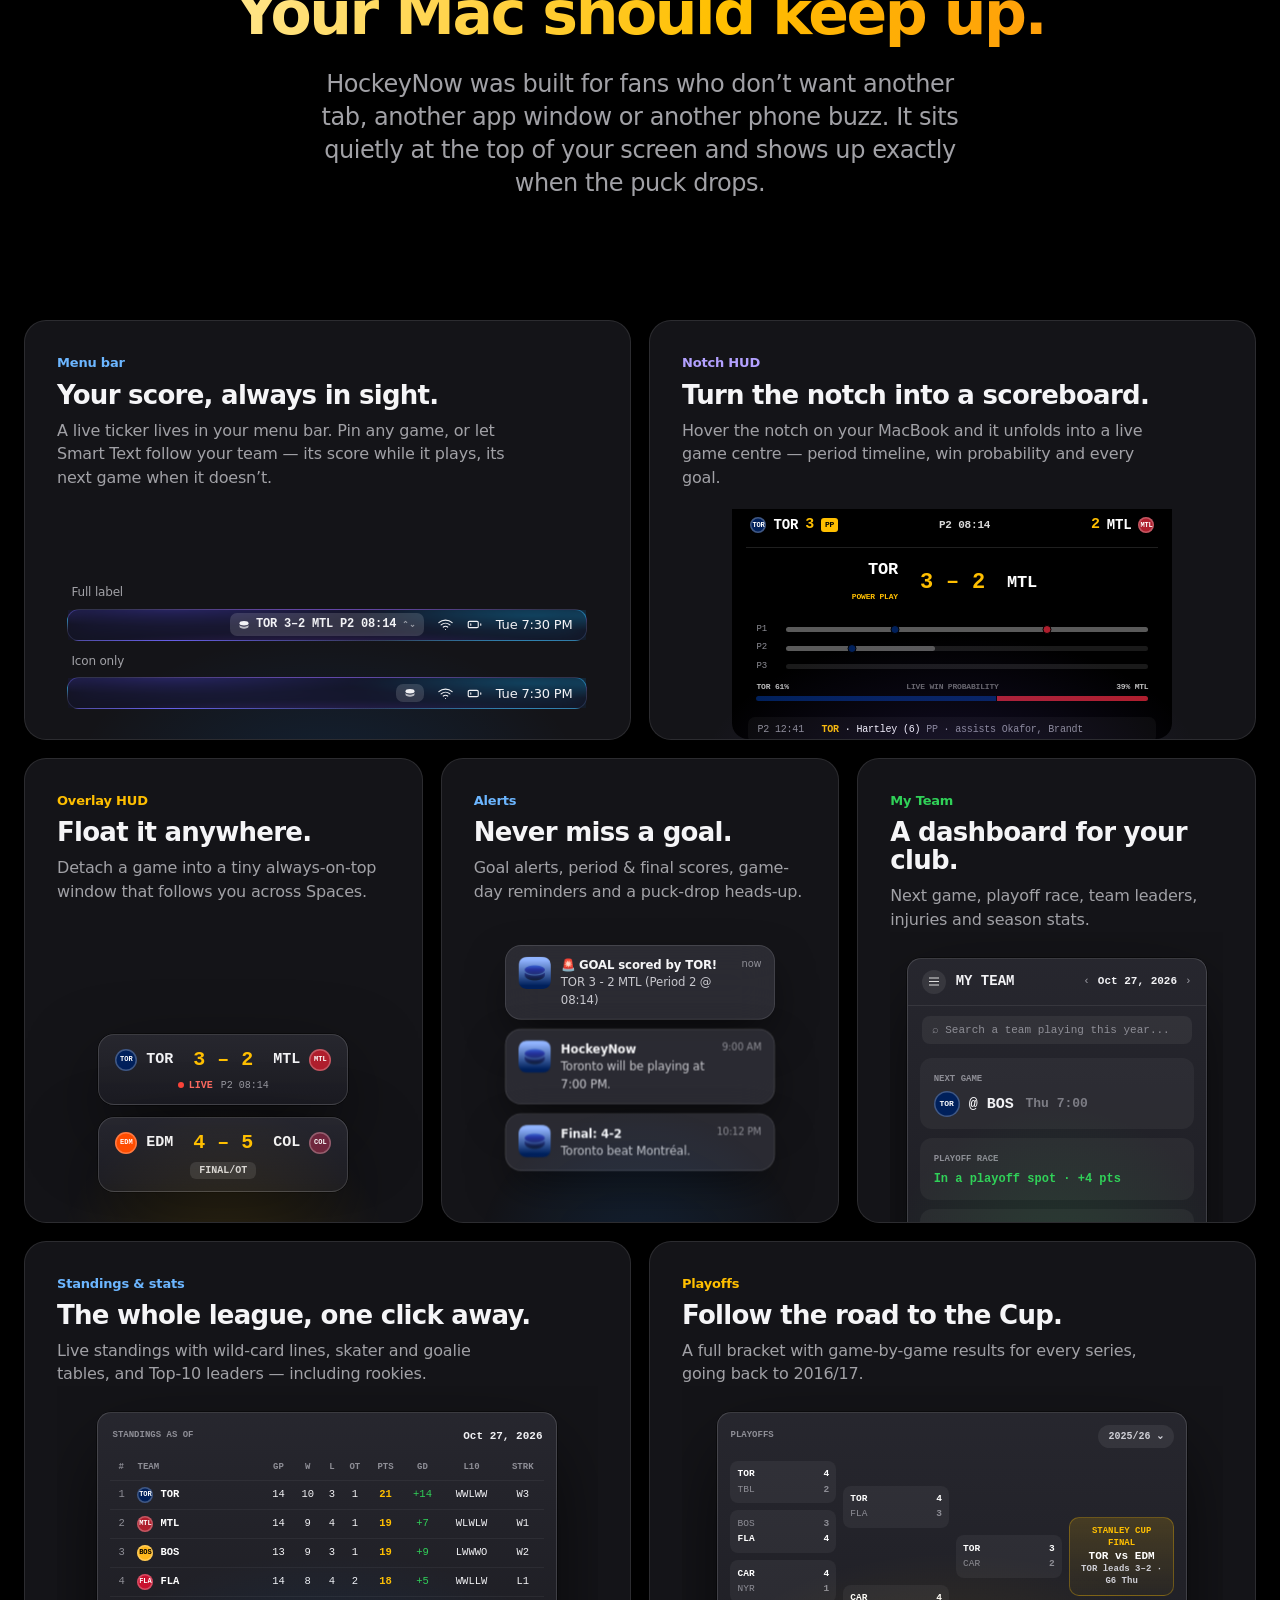
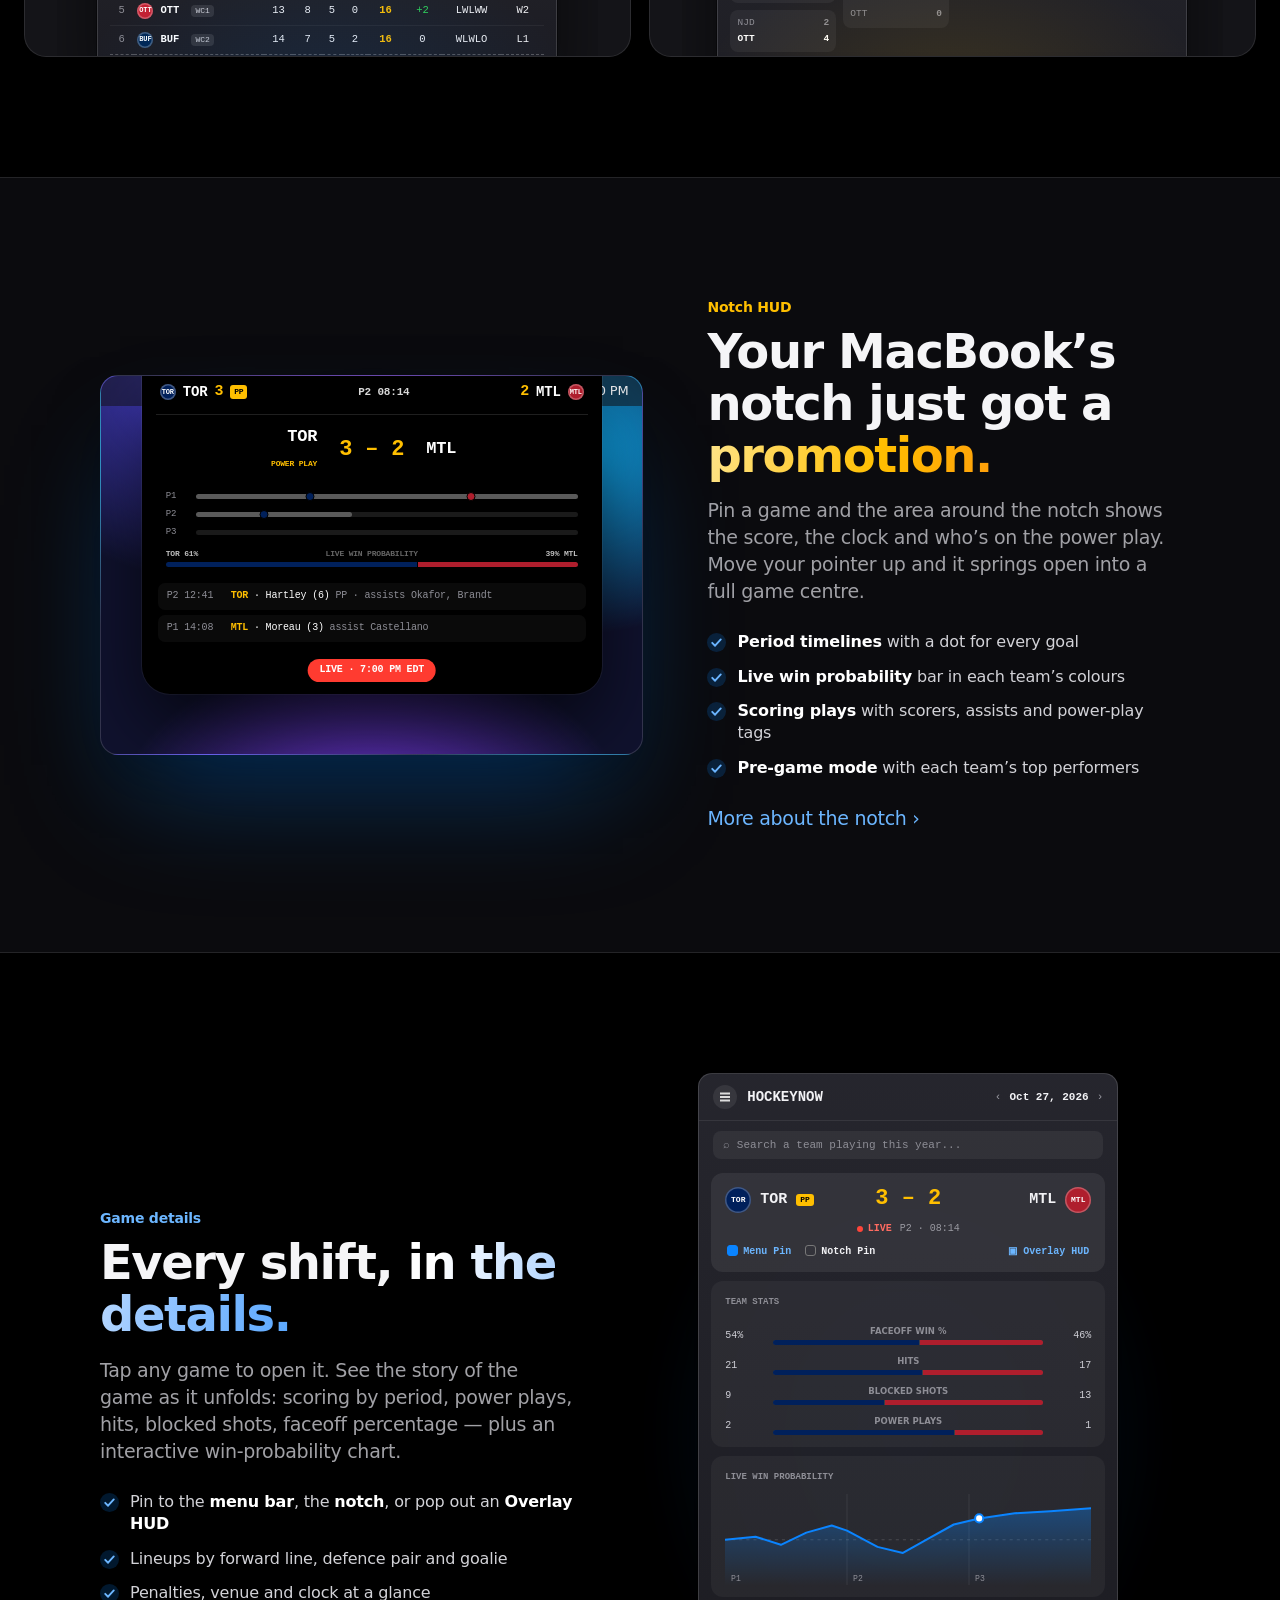
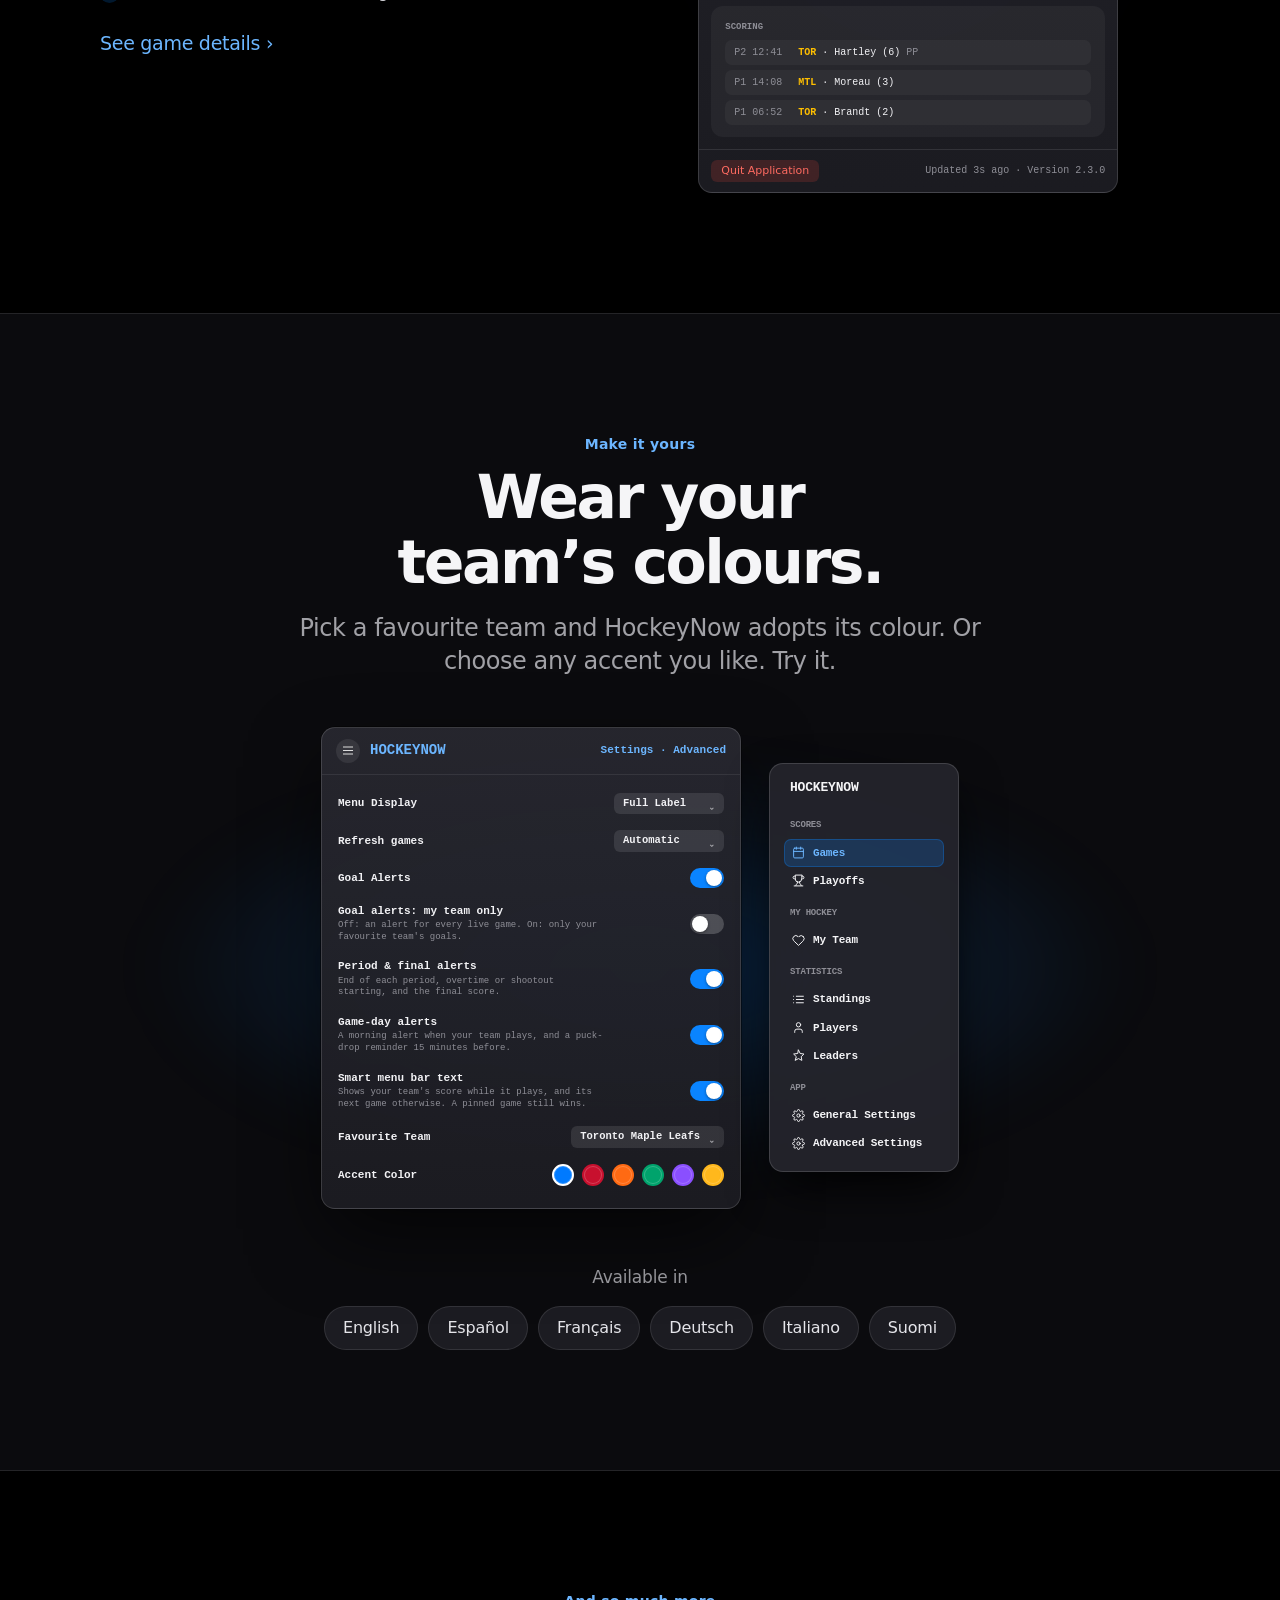
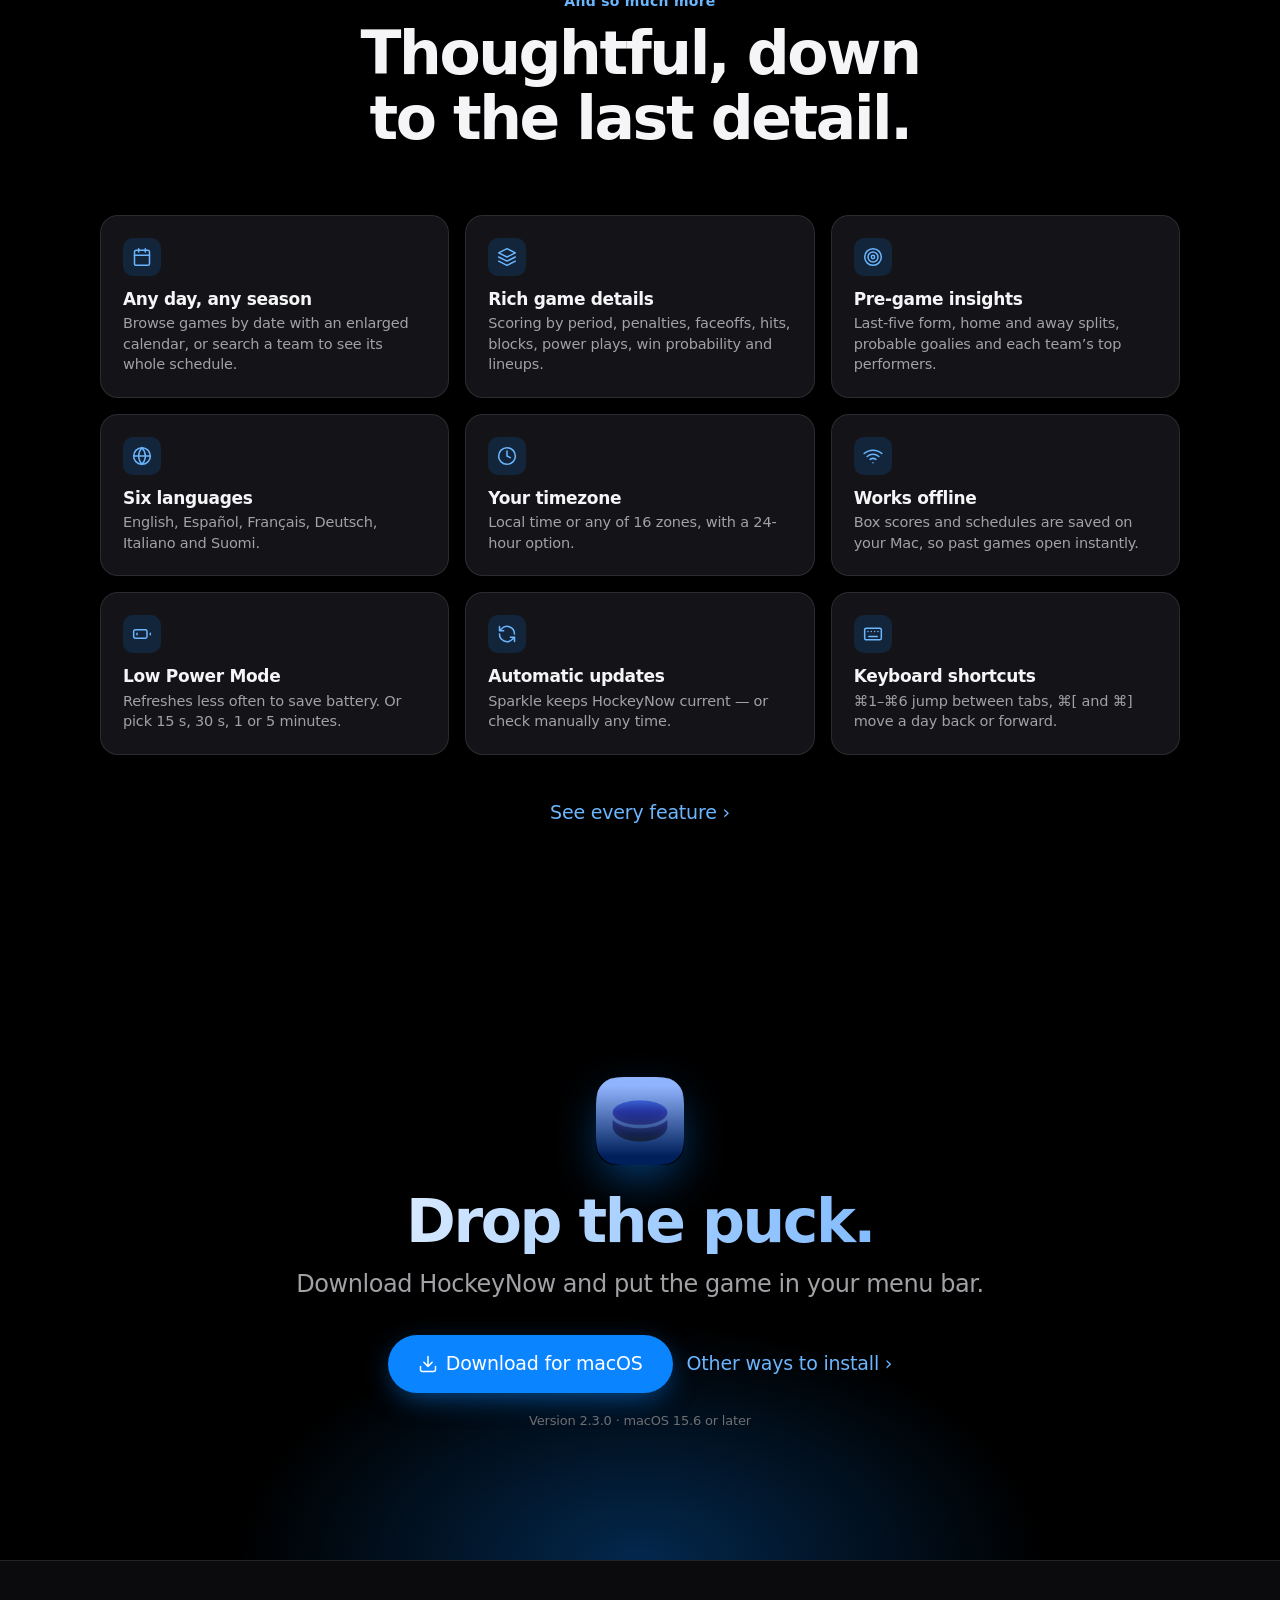
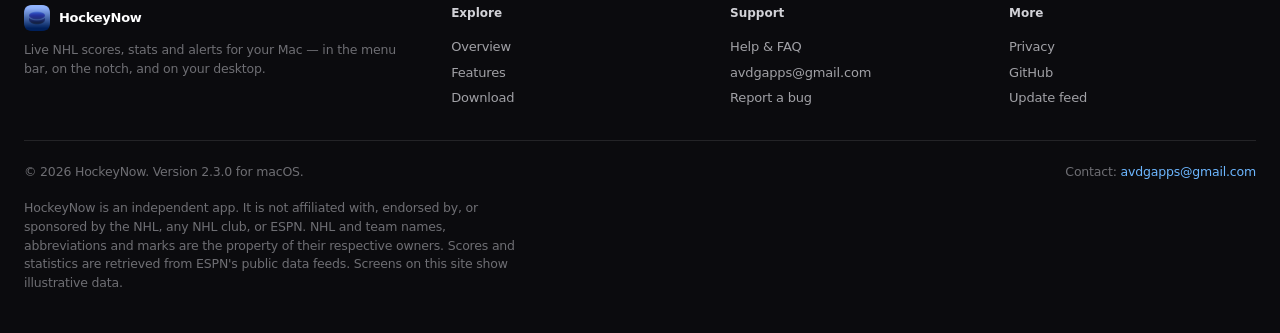
==== commit 7f4e2346: "Redesigned website" ====
--- a/website/index.html
+++ b/website/index.html
@@ -1,96 +1,174 @@
+<!doctype html>
+<html lang="en">
 <head>
-  <meta charset="UTF-8">
-  <meta name="viewport" content="width=device-width, initial-scale=1.0">
-
-  <title>HockeyNow - Live Scores on Your Mac Menu Bar | Download Free</title>
-  <meta name="description" content="Track live NHL scores, game updates, and favorite team stats directly from your Mac menu bar with HockeyNow. Free, native macOS app.">
-  <meta name="keywords" content="HockeyNow, NHL Mac app, macOS menu bar scores, live hockey scores">
-  <meta name="author" content="avdg-apps">
-
-  <link rel="icon" type="image/png" href="app-logo.png">
-  <link rel="apple-touch-icon" href="app-logo.png">
-
-  <meta property="og:title" content="HockeyNow - Live Scores on Your Mac Menu Bar">
-  <meta property="og:description" content="Track live NHL scores directly from your Mac menu bar. Sleek, lightweight, and native to macOS.">
-  <meta property="og:image" content="https://avdg-apps.github.io/HockeyNow/app-logo.png">
-  <meta property="og:url" content="https://avdg-apps.github.io/HockeyNow/">
-  <meta property="og:type" content="website">
-
-  <link rel="stylesheet" href="styles.css">
+<meta charset="utf-8">
+<meta name="viewport" content="width=device-width, initial-scale=1, viewport-fit=cover">
+<title>HockeyNow — NHL scores for your Mac</title>
+<meta name="description" content="HockeyNow brings live NHL scores, standings, stats and alerts to your Mac menu bar, MacBook notch and desktop.">
+<meta name="theme-color" content="#000000">
+<meta property="og:title" content="HockeyNow — NHL scores for your Mac">
+<meta property="og:description" content="HockeyNow brings live NHL scores, standings, stats and alerts to your Mac menu bar, MacBook notch and desktop.">
+<meta property="og:type" content="website">
+<meta property="og:image" content="img/icon-1024.png">
+<meta name="twitter:card" content="summary">
+<link rel="icon" type="image/png" sizes="32x32" href="img/favicon-32.png">
+<link rel="icon" type="image/png" sizes="64x64" href="img/favicon-64.png">
+<link rel="apple-touch-icon" href="img/apple-touch-icon.png">
+<link rel="stylesheet" href="css/style.css">
 </head>
 <body>
+<a class="sr" href="#main">Skip to content</a>
+<header class="nav"><div class="wide">
+  <a class="brand" href="index.html"><img src="img/icon-512.png" alt="" width="26" height="26">HockeyNow</a>
+  <button class="menu-btn" aria-label="Menu" aria-expanded="false"><span></span><span></span></button>
+  <nav class="nav-links" aria-label="Main">
+    <a href="features.html">Features</a><a href="download.html">Download</a><a href="support.html">Support</a>
+    <a class="nav-cta" data-dmg href="https://github.com/avdg-apps/HockeyNow/releases/latest/download/HockeyNow.dmg">Download</a>
+  </nav>
+</div></header>
+<main id="main">
 
+<section class="hero">
+  <img class="app-icon" src="img/icon-1024.png" alt="HockeyNow app icon" width="104" height="104">
+  <div class="wrap">
+    <p class="eyebrow">Version <span data-version>2.3.0</span> · for macOS</p>
+    <h1 class="h-xl grad">The NHL, right in your menu bar.</h1>
+    <p class="lead">Live scores, win probability, standings and alerts — on the menu bar, the notch, and a floating overlay. Always one glance away.</p>
+    <div class="cta-row"><a class="btn btn-primary btn-lg" data-dmg href="https://github.com/avdg-apps/HockeyNow/releases/latest/download/HockeyNow.dmg"><svg width=20 height=20 viewBox="0 0 24 24" fill="none" stroke="currentColor" stroke-width="1.8" stroke-linecap="round" stroke-linejoin="round" aria-hidden="true"><path d="M21 15v4a2 2 0 0 1-2 2H5a2 2 0 0 1-2-2v-4M7 10l5 5 5-5M12 15V3"/></svg>Download for macOS</a><a class="link-arrow" href="features.html">Explore features</a></div>
+    <p class="fine">Requires macOS 15.6 or later. Notch HUD requires a MacBook with a notch.</p>
+  </div>
+  <div class="wide hero-stage"><div class="hero-desk"><div class="stage-fit" data-w="1000" data-h="640"><div class="stage">
+  <div class="screen" style="width:1000px;height:640px;border-radius:20px">
+    <div class="menubar" aria-hidden="true"><b>Finder</b><span>File</span><span>Edit</span><span>View</span><span>Go</span><span>Window</span><span>Help</span><span class="sp"></span><span class="capsule"><svg viewBox="0 0 24 24" aria-hidden="true"><ellipse cx="12" cy="8.5" rx="9" ry="4.5" fill="currentColor"/><path d="M3 10.8v4c0 2.5 4 4.5 9 4.5s9-2 9-4.5v-4c0 2.5-4 4.5-9 4.5s-9-2-9-4.5z" fill="currentColor" opacity=".7"/></svg><span>TOR 3–2 MTL  P2 08:14</span><span class="chev">⌃⌄</span></span><svg viewBox="0 0 24 24" fill="none" stroke="currentColor" stroke-width="1.8" stroke-linecap="round" stroke-linejoin="round" aria-hidden="true"><path d="M5 12.55a11 11 0 0 1 14 0M1.4 9a16 16 0 0 1 21.2 0M8.5 16.1a6 6 0 0 1 7 0M12 20h.01"/></svg><svg viewBox="0 0 24 24" fill="none" stroke="currentColor" stroke-width="1.8" stroke-linecap="round" stroke-linejoin="round" aria-hidden="true"><rect x="2" y="7" width="16" height="10" rx="2"/><path d="M22 11v2M6 11v2"/></svg><span>Tue 7:30 PM</span></div>
+    <div style="position:absolute;top:0;left:50%;transform:translateX(-50%);z-index:5">
+      <div class="notch" style="width:340px"><div class="top"><div class="l"><span class="puck" style="background:#00205b;color:#fff;width:16px;height:16px;font-size:7px">TOR</span><span>TOR</span><span class="s">3</span><span class="pp">PP</span></div><div class="c">P2 08:14</div><div class="r"><span class="s">2</span><span>MTL</span><span class="puck" style="background:#af1e2d;color:#fff;width:16px;height:16px;font-size:7px">MTL</span></div></div></div>
+    </div>
+    <div style="position:absolute;right:40px;top:38px;z-index:4"><div class="win" style="--w:400px"><div class="win-head"><span class="ham"><i></i></span><div><div class="win-title">HOCKEYNOW</div></div><div class="win-date"><b>‹</b><span>Oct 27, 2026</span><b>›</b></div></div><div class="win-search">⌕ Search a team playing this year...</div><div class="win-body"><div class="gcard"><div class="grow"><div class="team"><span class="puck" style="background:#00205b;color:#fff;width:26px;height:26px;font-size:8px">TOR</span>TOR<span class="pp">PP</span></div><span class="score">3 – 2</span><div class="team r">MTL<span class="puck" style="background:#af1e2d;color:#fff;width:26px;height:26px;font-size:8px">MTL</span></div></div><div class="gmeta"><span class="live">LIVE</span><span>P2 · 08:14</span></div></div><div class="gcard"><div class="grow"><div class="team"><span class="puck" style="background:#ff4c00;color:#fff;width:26px;height:26px;font-size:8px">EDM</span>EDM</div><span class="score">4 – 5</span><div class="team r">COL<span class="puck" style="background:#6f263d;color:#fff;width:26px;height:26px;font-size:8px">COL</span></div></div><div class="gmeta"><span class="pill">FINAL/OT</span></div></div><div class="gcard"><div class="grow"><div class="team"><span class="puck" style="background:#ffb81c;color:#000;width:26px;height:26px;font-size:8px">BOS</span>BOS</div><span class="score dim">VS</span><div class="team r">FLA<span class="puck" style="background:#c8102e;color:#fff;width:26px;height:26px;font-size:8px">FLA</span></div></div><div class="gmeta"><span>7:00 PM · Scotiabank Arena</span></div></div><div class="gcard"><div class="grow"><div class="team"><span class="puck" style="background:#b4975a;color:#fff;width:26px;height:26px;font-size:8px">VGK</span>VGK</div><span class="score dim">VS</span><div class="team r">SEA<span class="puck" style="background:#001628;color:#fff;width:26px;height:26px;font-size:8px">SEA</span></div></div><div class="gmeta"><span>10:00 PM</span></div></div></div><div class="win-foot"><span class="q">Quit Application</span><span>Updated 3s ago · Version 2.3.0</span></div></div></div>
+    <div style="position:absolute;left:56px;bottom:56px;display:grid;gap:14px"><div class="win" style="--w:290px;border-radius:16px"><div style="padding:12px 16px"><div class="grow"><div class="team"><span class="puck" style="background:#00205b;color:#fff;width:22px;height:22px;font-size:7px">TOR</span>TOR</div><span class="score" style="font-size:20px">3 – 2</span><div class="team r">MTL<span class="puck" style="background:#af1e2d;color:#fff;width:22px;height:22px;font-size:7px">MTL</span></div></div><div class="gmeta" style="margin-top:6px"><span class="live">LIVE</span><span>P2  08:14</span></div></div></div><div class="win" style="--w:290px;border-radius:16px"><div style="padding:12px 16px"><div class="grow"><div class="team"><span class="puck" style="background:#ff4c00;color:#fff;width:22px;height:22px;font-size:7px">EDM</span>EDM</div><span class="score" style="font-size:20px">4 – 5</span><div class="team r">COL<span class="puck" style="background:#6f263d;color:#fff;width:22px;height:22px;font-size:7px">COL</span></div></div><div class="gmeta" style="margin-top:6px"><span class="pill">FINAL/OT</span></div></div></div></div>
+    <div style="position:absolute;left:56px;top:62px;font-family:var(--font);color:rgba(255,255,255,.75);font-size:13px;max-width:380px;line-height:1.45">
+      <div style="font-size:11px;letter-spacing:.08em;font-weight:700;opacity:.7">MENU BAR · NOTCH · OVERLAY</div>
+      <div style="font-size:28px;font-weight:700;color:#fff;letter-spacing:-.03em;line-height:1.1;margin-top:6px">One game.<br>Three places to watch it.</div>
+    </div>
+  </div></div></div></div><div class="hero-mob"><div class="win" style="--w:100%"><div class="win-head"><span class="ham"><i></i></span><div><div class="win-title">HOCKEYNOW</div></div><div class="win-date"><b>‹</b><span>Oct 27, 2026</span><b>›</b></div></div><div class="win-search">⌕ Search a team playing this year...</div><div class="win-body"><div class="gcard"><div class="grow"><div class="team"><span class="puck" style="background:#00205b;color:#fff;width:26px;height:26px;font-size:8px">TOR</span>TOR<span class="pp">PP</span></div><span class="score">3 – 2</span><div class="team r">MTL<span class="puck" style="background:#af1e2d;color:#fff;width:26px;height:26px;font-size:8px">MTL</span></div></div><div class="gmeta"><span class="live">LIVE</span><span>P2 · 08:14</span></div></div><div class="gcard"><div class="grow"><div class="team"><span class="puck" style="background:#ff4c00;color:#fff;width:26px;height:26px;font-size:8px">EDM</span>EDM</div><span class="score">4 – 5</span><div class="team r">COL<span class="puck" style="background:#6f263d;color:#fff;width:26px;height:26px;font-size:8px">COL</span></div></div><div class="gmeta"><span class="pill">FINAL/OT</span></div></div><div class="gcard"><div class="grow"><div class="team"><span class="puck" style="background:#ffb81c;color:#000;width:26px;height:26px;font-size:8px">BOS</span>BOS</div><span class="score dim">VS</span><div class="team r">FLA<span class="puck" style="background:#c8102e;color:#fff;width:26px;height:26px;font-size:8px">FLA</span></div></div><div class="gmeta"><span>7:00 PM · Scotiabank Arena</span></div></div><div class="gcard"><div class="grow"><div class="team"><span class="puck" style="background:#b4975a;color:#fff;width:26px;height:26px;font-size:8px">VGK</span>VGK</div><span class="score dim">VS</span><div class="team r">SEA<span class="puck" style="background:#001628;color:#fff;width:26px;height:26px;font-size:8px">SEA</span></div></div><div class="gmeta"><span>10:00 PM</span></div></div></div><div class="win-foot"><span class="q">Quit Application</span><span>Updated 3s ago · Version 2.3.0</span></div></div></div></div>
+</section>
 
-  <nav>
-    <a href="#" class="logo" title="HockeyNow Home">Hockey<span>Now</span></a>
-    <div class="nav-right">
-      <a href="https://github.com/avdg-apps/HockeyNow" target="_blank" class="btn-github" title="View Source on GitHub">
-        <svg width="16" height="16" viewBox="0 0 24 24" fill="currentColor">
-          <path d="M12 0C5.37 0 0 5.37 0 12c0 5.31 3.435 9.795 8.205 11.385.6.105.825-.255.825-.57 0-.285-.015-1.23-.015-2.235-3.015.555-3.795-.735-4.035-1.41-.135-.345-.72-1.41-1.23-1.695-.42-.225-1.02-.78-.015-.795.945-.015 1.62.87 1.845 1.23 1.08 1.815 2.805 1.305 3.495.99.105-.78.42-1.305.765-1.605-2.67-.3-5.46-1.335-5.46-5.925 0-1.305.465-2.385 1.23-3.225-.12-.3-.54-1.53.12-3.18 0 0 1.005-.315 3.3 1.23.96-.27 1.98-.405 3-.405s2.04.135 3 .405c2.295-1.56 3.3-1.23 3.3-1.23.66 1.65.24 2.88.12 3.18.765.84 1.23 1.905 1.23 3.225 0 4.605-2.805 5.625-5.475 5.925.435.375.81 1.095.81 2.22 0 1.605-.015 2.895-.015 3.3 0 .315.225.69.825.57A12.02 12.02 0 0024 12c0-6.63-5.37-12-12-12z"/>
-        </svg>
-        GitHub
-      </a>
-      <a href="mailto:avdg-apps@gmail.com" class="btn-contact" title="Contact Developer">Contact Developer</a>
-      <a href="hockeynow v2.2.0.dmg" download class="btn-download" title="Download HockeyNow for Mac (.zip)">Get App</a>
+<section class="sec-tight center"><div class="wrap">
+  <h2 class="h-lg reveal">Hockey is fast.<br><span class="grad-amber">Your Mac should keep up.</span></h2>
+  <p class="lead reveal d1" style="max-width:680px;margin:22px auto 0">HockeyNow was built for fans who don’t want another tab, another app window or another phone buzz. It sits quietly at the top of your screen and shows up exactly when the puck drops.</p>
+</div></section>
+
+<section class="sec" style="padding-top:40px"><div class="wide">
+<div class="bento">
+  <article class="tile t-3 reveal"><span class="tag">Menu bar</span><h3>Your score, always in sight.</h3><p>A live ticker lives in your menu bar. Pin any game, or let Smart Text follow your team — its score while it plays, its next game when it doesn’t.</p>
+    <div class="vis" style="flex-direction:column;gap:12px;align-items:center;padding-bottom:30px"><div style="width:100%;max-width:520px"><div style="font-size:12px;color:var(--muted);margin:0 0 7px 4px">Full label</div><div class="screen" style="border-radius:12px;box-shadow:none"><div class="menubar" aria-hidden="true"><span class="sp"></span><span class="capsule"><svg viewBox="0 0 24 24" aria-hidden="true"><ellipse cx="12" cy="8.5" rx="9" ry="4.5" fill="currentColor"/><path d="M3 10.8v4c0 2.5 4 4.5 9 4.5s9-2 9-4.5v-4c0 2.5-4 4.5-9 4.5s-9-2-9-4.5z" fill="currentColor" opacity=".7"/></svg><span>TOR 3–2 MTL  P2 08:14</span><span class="chev">⌃⌄</span></span><svg viewBox="0 0 24 24" fill="none" stroke="currentColor" stroke-width="1.8" stroke-linecap="round" stroke-linejoin="round" aria-hidden="true"><path d="M5 12.55a11 11 0 0 1 14 0M1.4 9a16 16 0 0 1 21.2 0M8.5 16.1a6 6 0 0 1 7 0M12 20h.01"/></svg><svg viewBox="0 0 24 24" fill="none" stroke="currentColor" stroke-width="1.8" stroke-linecap="round" stroke-linejoin="round" aria-hidden="true"><rect x="2" y="7" width="16" height="10" rx="2"/><path d="M22 11v2M6 11v2"/></svg><span>Tue 7:30 PM</span></div></div></div><div style="width:100%;max-width:520px"><div style="font-size:12px;color:var(--muted);margin:0 0 7px 4px">Icon only</div><div class="screen" style="border-radius:12px;box-shadow:none"><div class="menubar" aria-hidden="true"><span class="sp"></span><span class="capsule"><svg viewBox="0 0 24 24" aria-hidden="true"><ellipse cx="12" cy="8.5" rx="9" ry="4.5" fill="currentColor"/><path d="M3 10.8v4c0 2.5 4 4.5 9 4.5s9-2 9-4.5v-4c0 2.5-4 4.5-9 4.5s-9-2-9-4.5z" fill="currentColor" opacity=".7"/></svg></span><svg viewBox="0 0 24 24" fill="none" stroke="currentColor" stroke-width="1.8" stroke-linecap="round" stroke-linejoin="round" aria-hidden="true"><path d="M5 12.55a11 11 0 0 1 14 0M1.4 9a16 16 0 0 1 21.2 0M8.5 16.1a6 6 0 0 1 7 0M12 20h.01"/></svg><svg viewBox="0 0 24 24" fill="none" stroke="currentColor" stroke-width="1.8" stroke-linecap="round" stroke-linejoin="round" aria-hidden="true"><rect x="2" y="7" width="16" height="10" rx="2"/><path d="M22 11v2M6 11v2"/></svg><span>Tue 7:30 PM</span></div></div></div></div></article>
+  <article class="tile t-3 violet reveal d1"><span class="tag">Notch HUD</span><h3>Turn the notch into a scoreboard.</h3><p>Hover the notch on your MacBook and it unfolds into a live game centre — period timeline, win probability and every goal.</p>
+    <div class="vis" style="padding-top:20px"><div style="width:100%;max-width:440px;height:230px;overflow:hidden;border-radius:0 0 16px 16px"><div class="notch static-open" style="width:min(440px,100%)" aria-label="HockeyNow notch HUD">
+  <div class="top"><div class="l"><span class="puck" style="background:#00205b;color:#fff;width:16px;height:16px;font-size:7px">TOR</span><span>TOR</span><span class="s">3</span><span class="pp">PP</span></div>
+  <div class="c">P2  08:14</div>
+  <div class="r"><span class="s">2</span><span>MTL</span><span class="puck" style="background:#af1e2d;color:#fff;width:16px;height:16px;font-size:7px">MTL</span></div></div>
+  <div class="mid"><hr>
+    <div class="big"><span class="n l">TOR<br><small style="font-size:8px;color:var(--amber)">POWER PLAY</small></span><span class="sc">3 – 2</span><span class="n r">MTL</span></div>
+    <div style="padding:10px 24px 0"><div class="period"><span>P1</span><div class="ptrack"><i style="width:100%"></i><b style="left:30%;background:#00205b"></b><b style="left:72%;background:#af1e2d"></b></div></div><div class="period"><span>P2</span><div class="ptrack"><i style="width:41%"></i><b style="left:18%;background:#00205b"></b></div></div><div class="period"><span>P3</span><div class="ptrack"><i style="width:0%"></i></div></div></div>
+    <div class="wp"><div><span>TOR 61%</span><span style="color:rgba(255,255,255,.4)">LIVE WIN PROBABILITY</span><span>39% MTL</span></div><div class="bar"><i style="width:61%;background:#00205b;display:block"></i><i style="flex:1;background:#af1e2d;display:block"></i></div></div>
+    <div style="padding:8px 16px 0">
+      <div class="play"><span class="t">P2 12:41</span><span><em>TOR</em> · Hartley (6) <s>PP · assists Okafor, Brandt</s></span></div>
+      <div class="play"><span class="t">P1 14:08</span><span><em>MTL</em> · Moreau (3) <s>assist Castellano</s></span></div>
     </div>
-  </nav>
+  </div>
+  <div class="pill">LIVE · 7:00 PM EDT</div>
+</div></div></div></article>
+  <article class="tile t-2 amber reveal"><span class="tag">Overlay HUD</span><h3>Float it anywhere.</h3><p>Detach a game into a tiny always-on-top window that follows you across Spaces.</p>
+    <div class="vis" style="padding-bottom:30px;flex-direction:column;gap:12px;align-items:center"><div class="win" style="--w:250px;border-radius:16px"><div style="padding:12px 16px"><div class="grow"><div class="team"><span class="puck" style="background:#00205b;color:#fff;width:22px;height:22px;font-size:7px">TOR</span>TOR</div><span class="score" style="font-size:20px">3 – 2</span><div class="team r">MTL<span class="puck" style="background:#af1e2d;color:#fff;width:22px;height:22px;font-size:7px">MTL</span></div></div><div class="gmeta" style="margin-top:6px"><span class="live">LIVE</span><span>P2  08:14</span></div></div></div><div class="win" style="--w:250px;border-radius:16px"><div style="padding:12px 16px"><div class="grow"><div class="team"><span class="puck" style="background:#ff4c00;color:#fff;width:22px;height:22px;font-size:7px">EDM</span>EDM</div><span class="score" style="font-size:20px">4 – 5</span><div class="team r">COL<span class="puck" style="background:#6f263d;color:#fff;width:22px;height:22px;font-size:7px">COL</span></div></div><div class="gmeta" style="margin-top:6px"><span class="pill">FINAL/OT</span></div></div></div></div></article>
+  <article class="tile t-2 reveal d1"><span class="tag">Alerts</span><h3>Never miss a goal.</h3><p>Goal alerts, period &amp; final scores, game-day reminders and a puck-drop heads-up.</p>
+    <div class="vis" style="padding-bottom:26px"><div style="width:100%;max-width:300px;transform:scale(.9);transform-origin:top center"><div class="toast-stack">
+<div class="toast" style="width:100%"><img src="img/icon-512.png" alt=""><div><b>🚨 GOAL scored by TOR!</b><span>TOR 3 - 2 MTL (Period 2 @ 08:14)</span></div><small>now</small></div>
+<div class="toast" style="width:100%"><img src="img/icon-512.png" alt=""><div><b>HockeyNow</b><span>Toronto will be playing at 7:00 PM.</span></div><small>9:00 AM</small></div>
+<div class="toast" style="width:100%"><img src="img/icon-512.png" alt=""><div><b>Final: 4-2</b><span>Toronto beat Montréal.</span></div><small>10:12 PM</small></div></div></div></div></article>
+  <article class="tile t-2 green reveal d2"><span class="tag">My Team</span><h3>A dashboard for your club.</h3><p>Next game, playoff race, team leaders, injuries and season stats.</p>
+    <div class="vis" style="padding-bottom:0;align-items:flex-start;height:290px;overflow:hidden"><div style="width:100%;max-width:300px"><div class="win" style="--w:100%"><div class="win-head"><span class="ham"><i></i></span><div><div class="win-title">MY TEAM</div></div><div class="win-date"><b>‹</b><span>Oct 27, 2026</span><b>›</b></div></div><div class="win-search">⌕ Search a team playing this year...</div><div class="win-body"><div class="gcard"><div class="sect-t">NEXT GAME</div><div class="grow"><div class="team"><span class="puck" style="background:#00205b;color:#fff;width:26px;height:26px;font-size:8px">TOR</span>@ BOS</div><span class="score dim">Thu 7:00</span><div></div></div></div><div class="gcard"><div class="sect-t">PLAYOFF RACE</div><b style="color:var(--green)">In a playoff spot · +4 pts</b></div><div class="gcard"><div class="sect-t">SEASON STATS</div><b>14 GP · 52 GF · 38 GA</b></div></div><div class="win-foot"><span class="q">Quit Application</span><span>Updated 3s ago · Version 2.3.0</span></div></div></div></div></article>
+  <article class="tile t-3 reveal"><span class="tag">Standings &amp; stats</span><h3>The whole league, one click away.</h3><p>Live standings with wild-card lines, skater and goalie tables, and Top-10 leaders — including rookies.</p>
+    <div class="vis" style="padding-bottom:0;height:270px;overflow:hidden;align-items:flex-start"><div style="width:100%;max-width:460px"><div class="win" style="--w:100%"><div class="win-body" style="padding:12px"><div style="display:flex;justify-content:space-between;align-items:center;padding:4px 2px"><span class="sect-t" style="margin:0">STANDINGS AS OF</span><span style="font-size:11px;font-weight:700">Oct 27, 2026</span></div><table class="tbl"><thead><tr><th>#</th><th>TEAM</th><th>GP</th><th>W</th><th>L</th><th>OT</th><th>PTS</th><th>GD</th><th>L10</th><th>STRK</th></tr></thead><tbody><tr><td>1</td><td><span style="display:inline-flex;align-items:center;gap:7px"><span class="puck" style="background:#00205b;color:#fff;width:16px;height:16px;font-size:7px">TOR</span><b style="color:#fff">TOR</b></span></td><td>14</td><td>10</td><td>3</td><td>1</td><td><b>21</b></td><td><span class="up">+14</span></td><td>WWLWW</td><td>W3</td></tr><tr><td>2</td><td><span style="display:inline-flex;align-items:center;gap:7px"><span class="puck" style="background:#af1e2d;color:#fff;width:16px;height:16px;font-size:7px">MTL</span><b style="color:#fff">MTL</b></span></td><td>14</td><td>9</td><td>4</td><td>1</td><td><b>19</b></td><td><span class="up">+7</span></td><td>WLWLW</td><td>W1</td></tr><tr><td>3</td><td><span style="display:inline-flex;align-items:center;gap:7px"><span class="puck" style="background:#ffb81c;color:#000;width:16px;height:16px;font-size:7px">BOS</span><b style="color:#fff">BOS</b></span></td><td>13</td><td>9</td><td>3</td><td>1</td><td><b>19</b></td><td><span class="up">+9</span></td><td>LWWWO</td><td>W2</td></tr><tr><td>4</td><td><span style="display:inline-flex;align-items:center;gap:7px"><span class="puck" style="background:#c8102e;color:#fff;width:16px;height:16px;font-size:7px">FLA</span><b style="color:#fff">FLA</b></span></td><td>14</td><td>8</td><td>4</td><td>2</td><td><b>18</b></td><td><span class="up">+5</span></td><td>WWLLW</td><td>L1</td></tr><tr><td>5</td><td><span style="display:inline-flex;align-items:center;gap:7px"><span class="puck" style="background:#c52032;color:#fff;width:16px;height:16px;font-size:7px">OTT</span><b style="color:#fff">OTT</b><span class="wc">WC1</span></span></td><td>13</td><td>8</td><td>5</td><td>0</td><td><b>16</b></td><td><span class="up">+2</span></td><td>LWLWW</td><td>W2</td></tr><tr><td>6</td><td><span style="display:inline-flex;align-items:center;gap:7px"><span class="puck" style="background:#002654;color:#fff;width:16px;height:16px;font-size:7px">BUF</span><b style="color:#fff">BUF</b><span class="wc">WC2</span></span></td><td>14</td><td>7</td><td>5</td><td>2</td><td><b>16</b></td><td><span class="">0</span></td><td>WLWLO</td><td>L1</td></tr><tr class="cutline"><td>7</td><td><span style="display:inline-flex;align-items:center;gap:7px"><span class="puck" style="background:#0038a8;color:#fff;width:16px;height:16px;font-size:7px">NYR</span><b style="color:#fff">NYR</b></span></td><td>13</td><td>6</td><td>5</td><td>2</td><td><b>14</b></td><td><span class="dn">-3</span></td><td>LLWLL</td><td>L2</td></tr></tbody></table></div></div></div></div></article>
+  <article class="tile t-3 amber reveal d1"><span class="tag">Playoffs</span><h3>Follow the road to the Cup.</h3><p>A full bracket with game-by-game results for every series, going back to 2016/17.</p>
+    <div class="vis" style="padding-bottom:0;height:270px;overflow:hidden;align-items:flex-start"><div style="width:100%;max-width:470px"><div class="win" style="--w:100%"><div class="win-body" style="padding:12px"><div style="display:flex;justify-content:space-between;align-items:center"><span class="sect-t" style="margin:0">PLAYOFFS</span><span class="chip">2025/26 ⌄</span></div><div class="bracket"><div class="bcol"><div class="series"><div class="w"><span>TOR</span><i>4</i></div><div class=""><span>TBL</span><i>2</i></div></div><div class="series"><div class=""><span>BOS</span><i>3</i></div><div class="w"><span>FLA</span><i>4</i></div></div><div class="series"><div class="w"><span>CAR</span><i>4</i></div><div class=""><span>NYR</span><i>1</i></div></div><div class="series"><div class=""><span>NJD</span><i>2</i></div><div class="w"><span>OTT</span><i>4</i></div></div></div><div class="bcol"><div class="series"><div class="w"><span>TOR</span><i>4</i></div><div class=""><span>FLA</span><i>3</i></div></div><div class="series"><div class="w"><span>CAR</span><i>4</i></div><div class=""><span>OTT</span><i>0</i></div></div></div><div class="bcol"><div class="series"><div class="w"><span>TOR</span><i>3</i></div><div class=""><span>CAR</span><i>2</i></div></div></div><div class="bcol"><div class="cup">STANLEY CUP FINAL<br><span style="font-size:11px;color:#fff;font-weight:800">TOR vs EDM</span><br><span style="color:#cfcfd6;font-weight:600">TOR leads 3–2 · G6 Thu</span></div></div></div><div class="series" style="padding:8px 10px"><div class="w"><span>TOR vs EDM</span><i>3–2</i></div><div style="font-weight:500"><span>G1 TOR 4 @ EDM 2</span><span></span></div><div style="font-weight:500"><span>G2 TOR 2 @ EDM 3 <em style="color:orange;font-style:normal">OT</em></span><span></span></div><div style="font-weight:500"><span>G3 EDM 1 @ TOR 3</span><span></span></div></div></div></div></div></div></article>
+</div></div></section>
 
+<section class="sec band"><div class="wrap">
+  <div class="frow flip" style="border:0;padding:0">
+    <div class="fvis"><div class="glow"></div><div class="media-slot" data-video="media/notch.mp4" data-label="The HockeyNow notch HUD expanding on hover" style="max-width:560px"><div class="screen" style="height:380px"><div class="menubar" aria-hidden="true"><span class="sp"></span><span class="capsule"><svg viewBox="0 0 24 24" aria-hidden="true"><ellipse cx="12" cy="8.5" rx="9" ry="4.5" fill="currentColor"/><path d="M3 10.8v4c0 2.5 4 4.5 9 4.5s9-2 9-4.5v-4c0 2.5-4 4.5-9 4.5s-9-2-9-4.5z" fill="currentColor" opacity=".7"/></svg><span>TOR 3–2 MTL  P2 08:14</span><span class="chev">⌃⌄</span></span><svg viewBox="0 0 24 24" fill="none" stroke="currentColor" stroke-width="1.8" stroke-linecap="round" stroke-linejoin="round" aria-hidden="true"><path d="M5 12.55a11 11 0 0 1 14 0M1.4 9a16 16 0 0 1 21.2 0M8.5 16.1a6 6 0 0 1 7 0M12 20h.01"/></svg><svg viewBox="0 0 24 24" fill="none" stroke="currentColor" stroke-width="1.8" stroke-linecap="round" stroke-linejoin="round" aria-hidden="true"><rect x="2" y="7" width="16" height="10" rx="2"/><path d="M22 11v2M6 11v2"/></svg><span>Tue 7:30 PM</span></div><div style="position:absolute;top:0;left:0;right:0;z-index:4;display:flex;justify-content:center;padding:0 12px"><div class="notch" data-auto style="width:min(460px,100%)" aria-label="HockeyNow notch HUD">
+  <div class="top"><div class="l"><span class="puck" style="background:#00205b;color:#fff;width:16px;height:16px;font-size:7px">TOR</span><span>TOR</span><span class="s">3</span><span class="pp">PP</span></div>
+  <div class="c">P2  08:14</div>
+  <div class="r"><span class="s">2</span><span>MTL</span><span class="puck" style="background:#af1e2d;color:#fff;width:16px;height:16px;font-size:7px">MTL</span></div></div>
+  <div class="mid"><hr>
+    <div class="big"><span class="n l">TOR<br><small style="font-size:8px;color:var(--amber)">POWER PLAY</small></span><span class="sc">3 – 2</span><span class="n r">MTL</span></div>
+    <div style="padding:10px 24px 0"><div class="period"><span>P1</span><div class="ptrack"><i style="width:100%"></i><b style="left:30%;background:#00205b"></b><b style="left:72%;background:#af1e2d"></b></div></div><div class="period"><span>P2</span><div class="ptrack"><i style="width:41%"></i><b style="left:18%;background:#00205b"></b></div></div><div class="period"><span>P3</span><div class="ptrack"><i style="width:0%"></i></div></div></div>
+    <div class="wp"><div><span>TOR 61%</span><span style="color:rgba(255,255,255,.4)">LIVE WIN PROBABILITY</span><span>39% MTL</span></div><div class="bar"><i style="width:61%;background:#00205b;display:block"></i><i style="flex:1;background:#af1e2d;display:block"></i></div></div>
+    <div style="padding:8px 16px 0">
+      <div class="play"><span class="t">P2 12:41</span><span><em>TOR</em> · Hartley (6) <s>PP · assists Okafor, Brandt</s></span></div>
+      <div class="play"><span class="t">P1 14:08</span><span><em>MTL</em> · Moreau (3) <s>assist Castellano</s></span></div>
+    </div>
+  </div>
+  <div class="pill">LIVE · 7:00 PM EDT</div>
+</div></div></div></div></div>
+    <div class="ftext"><p class="eyebrow amber">Notch HUD</p><h2>Your MacBook’s notch just got a <span class="grad-amber">promotion.</span></h2>
+      <p>Pin a game and the area around the notch shows the score, the clock and who’s on the power play. Move your pointer up and it springs open into a full game centre.</p>
+      <ul class="checks"><li><b>Period timelines</b> with a dot for every goal</li><li><b>Live win probability</b> bar in each team’s colours</li><li><b>Scoring plays</b> with scorers, assists and power-play tags</li><li><b>Pre-game mode</b> with each team’s top performers</li></ul>
+      <p style="margin-top:26px"><a class="link-arrow" href="features.html#notch">More about the notch</a></p></div>
+  </div>
+</div></section>
 
-  <header class="hero">
-    <h1>Live NHL scores.<br>Right on your Menu Bar.</h1>
-    <p>Follow your favorite hockey teams in real-time without interrupting your workflow. Sleek, lightweight, and native to macOS.</p>
-    <a href="hockeynow v2.2.0.dmg" download class="btn-primary" title="Download latest release">Download Free for Mac</a>
-  </header>
+<section class="sec"><div class="wrap">
+  <div class="frow" style="border:0;padding:0">
+    <div class="ftext"><p class="eyebrow">Game details</p><h2>Every shift, <span class="grad">in the details.</span></h2>
+      <p>Tap any game to open it. See the story of the game as it unfolds: scoring by period, power plays, hits, blocked shots, faceoff percentage — plus an interactive win-probability chart.</p>
+      <ul class="checks"><li>Pin to the <b>menu bar</b>, the <b>notch</b>, or pop out an <b>Overlay HUD</b></li><li>Lineups by forward line, defence pair and goalie</li><li>Penalties, venue and clock at a glance</li></ul>
+      <p style="margin-top:26px"><a class="link-arrow" href="features.html#details">See game details</a></p></div>
+    <div class="fvis"><div class="glow"></div><div class="win" style="--w:420px"><div class="win-head"><span class="ham"><i></i></span><div><div class="win-title">HOCKEYNOW</div></div><div class="win-date"><b>‹</b><span>Oct 27, 2026</span><b>›</b></div></div><div class="win-search">⌕ Search a team playing this year...</div><div class="win-body"><div class="gcard open"><div class="grow"><div class="team"><span class="puck" style="background:#00205b;color:#fff;width:26px;height:26px;font-size:8px">TOR</span>TOR<span class="pp">PP</span></div><span class="score">3 – 2</span><div class="team r">MTL<span class="puck" style="background:#af1e2d;color:#fff;width:26px;height:26px;font-size:8px">MTL</span></div></div><div class="gmeta"><span class="live">LIVE</span><span>P2 · 08:14</span></div><div class="pins"><span class="on"><i class="cbx on"></i>Menu Pin</span><span><i class="cbx"></i>Notch Pin</span><span class="r">▣ Overlay HUD</span></div></div><div class="gcard"><div class="sect-t">TEAM STATS</div><div class="stat-block"><div class="statbar"><span>54%</span><div><div class="lbl">FACEOFF WIN %</div><div class="sb-track"><i style="width:54%;background:#00205b"></i><i style="flex:1;background:#af1e2d"></i></div></div><span>46%</span></div></div><div class="stat-block"><div class="statbar"><span>21</span><div><div class="lbl">HITS</div><div class="sb-track"><i style="width:55%;background:#00205b"></i><i style="flex:1;background:#af1e2d"></i></div></div><span>17</span></div></div><div class="stat-block"><div class="statbar"><span>9</span><div><div class="lbl">BLOCKED SHOTS</div><div class="sb-track"><i style="width:41%;background:#00205b"></i><i style="flex:1;background:#af1e2d"></i></div></div><span>13</span></div></div><div class="stat-block"><div class="statbar"><span>2</span><div><div class="lbl">POWER PLAYS</div><div class="sb-track"><i style="width:67%;background:#00205b"></i><i style="flex:1;background:#af1e2d"></i></div></div><span>1</span></div></div></div><div class="gcard"><div class="sect-t">LIVE WIN PROBABILITY</div><svg viewBox="0 0 360 90" style="width:100%;margin-top:10px" aria-label="Win probability chart">
+<defs><linearGradient id="wpg" x1="0" x2="0" y1="0" y2="1"><stop offset="0" stop-color="#0a84ff" stop-opacity=".35"/><stop offset="1" stop-color="#0a84ff" stop-opacity="0"/></linearGradient></defs>
+<line x1="0" y1="45" x2="360" y2="45" stroke="rgba(255,255,255,.15)" stroke-dasharray="3 4"/>
+<line x1="120" y1="0" x2="120" y2="90" stroke="rgba(255,255,255,.08)"/><line x1="240" y1="0" x2="240" y2="90" stroke="rgba(255,255,255,.08)"/>
+<path d="M0 45 L30 42 L55 50 L80 38 L105 31 L120 36 L150 52 L175 58 L200 44 L225 30 L250 24 L285 19 L320 17 L360 14 L360 90 L0 90Z" fill="url(#wpg)"/>
+<path d="M0 45 L30 42 L55 50 L80 38 L105 31 L120 36 L150 52 L175 58 L200 44 L225 30 L250 24 L285 19 L320 17 L360 14" fill="none" stroke="#0a84ff" stroke-width="2" stroke-linejoin="round"/>
+<circle cx="250" cy="24" r="4" fill="#fff" stroke="#0a84ff" stroke-width="2"/>
+<text x="6" y="86" fill="#8e8e96" font-size="8" font-family="ui-monospace,monospace">P1</text><text x="126" y="86" fill="#8e8e96" font-size="8" font-family="ui-monospace,monospace">P2</text><text x="246" y="86" fill="#8e8e96" font-size="8" font-family="ui-monospace,monospace">P3</text></svg></div><div class="gcard"><div class="sect-t">SCORING</div><div class="play"><span class="t">P2 12:41</span><span><em>TOR</em> · Hartley (6) <s>PP</s></span></div><div class="play"><span class="t">P1 14:08</span><span><em>MTL</em> · Moreau (3)</span></div><div class="play"><span class="t">P1 06:52</span><span><em>TOR</em> · Brandt (2)</span></div></div></div><div class="win-foot"><span class="q">Quit Application</span><span>Updated 3s ago · Version 2.3.0</span></div></div></div>
+  </div>
+</div></section>
 
- 
-  <section class="preview-container">
-    <div class="macbook-window hover-glow">
-      <div class="window-header">
-        <span class="dot dot-red"></span>
-        <span class="dot dot-yellow"></span>
-        <span class="dot dot-green"></span>
-      </div>
-      <div class="window-body">
-        <video class="app-video" autoplay loop muted playsinline>
-          <source src="app-demo.mp4" type="video/mp4">
-          Your browser does not support the video tag.
-        </video>
-      </div>
-    </div>
-  </section>
+<section class="sec band" data-accent-scope><div class="wrap">
+  <div class="sec-head" style="margin-bottom:48px"><p class="eyebrow">Make it yours</p><h2 class="h-lg">Wear your team’s colours.</h2>
+    <p class="lead">Pick a favourite team and HockeyNow adopts its colour. Or choose any accent you like. Try it.</p></div>
+  <div class="fvis" style="gap:28px;flex-wrap:wrap"><div class="glow"></div><div class="win themed" data-accent-scope style="--w:420px"><div class="win-head"><span class="ham"><i></i></span><div class="win-title">HOCKEYNOW</div><div class="win-date"><span class="acc">Settings · Advanced</span></div></div><div class="win-body" style="padding:10px 16px 14px;gap:0"><div class="srow"><div>Menu Display</div><span class="sel"><span>Full Label</span></span></div><div class="srow"><div>Refresh games</div><span class="sel"><span>Automatic</span></span></div><div class="srow"><div>Goal Alerts</div><span class="sw on"></span></div><div class="srow"><div>Goal alerts: my team only<small>Off: an alert for every live game. On: only your favourite team's goals.</small></div><span class="sw"></span></div><div class="srow"><div>Period &amp; final alerts<small>End of each period, overtime or shootout starting, and the final score.</small></div><span class="sw on"></span></div><div class="srow"><div>Game-day alerts<small>A morning alert when your team plays, and a puck-drop reminder 15 minutes before.</small></div><span class="sw on"></span></div><div class="srow"><div>Smart menu bar text<small>Shows your team's score while it plays, and its next game otherwise. A pinned game still wins.</small></div><span class="sw on"></span></div><div class="srow"><div>Favourite Team</div><span class="sel"><span>Toronto Maple Leafs</span></span></div><div class="srow"><div>Accent Color</div><div class="swatches" data-accent-demo><button class="swatch on" style="--c:#007AFF" aria-label="Accent #007AFF"></button><button class="swatch" style="--c:#C8102E" aria-label="Accent #C8102E"></button><button class="swatch" style="--c:#FF6A13" aria-label="Accent #FF6A13"></button><button class="swatch" style="--c:#00A36C" aria-label="Accent #00A36C"></button><button class="swatch" style="--c:#8A4FFF" aria-label="Accent #8A4FFF"></button><button class="swatch" style="--c:#FFB81C" aria-label="Accent #FFB81C"></button></div></div></div></div><div class="side"><div style="font-weight:900;font-size:13px;padding:0 6px 10px">HOCKEYNOW</div><h6>SCORES</h6><div class="on"><svg viewBox="0 0 24 24" fill="none" stroke="currentColor" stroke-width="1.8" stroke-linecap="round" stroke-linejoin="round" aria-hidden="true"><rect x="3" y="4" width="18" height="18" rx="2"/><path d="M16 2v4M8 2v4M3 10h18"/></svg>Games</div><div class=""><svg viewBox="0 0 24 24" fill="none" stroke="currentColor" stroke-width="1.8" stroke-linecap="round" stroke-linejoin="round" aria-hidden="true"><path d="M6 9H4.5a2.5 2.5 0 0 1 0-5H6M18 9h1.5a2.5 2.5 0 0 0 0-5H18M4 22h16M10 14.7V17c0 .6-.5 1-1 1.2-1.2.5-2 1.7-2 3M14 14.7V17c0 .6.5 1 1 1.2 1.2.5 2 1.7 2 3M18 2H6v7a6 6 0 0 0 12 0z"/></svg>Playoffs</div><h6>MY HOCKEY</h6><div class=""><svg viewBox="0 0 24 24" fill="none" stroke="currentColor" stroke-width="1.8" stroke-linecap="round" stroke-linejoin="round" aria-hidden="true"><path d="M20.8 4.6a5.5 5.5 0 0 0-7.8 0L12 5.7l-1-1.1a5.5 5.5 0 0 0-7.8 7.8l1 1.1L12 21l7.8-7.5 1-1.1a5.5 5.5 0 0 0 0-7.8z"/></svg>My Team</div><h6>STATISTICS</h6><div class=""><svg viewBox="0 0 24 24" fill="none" stroke="currentColor" stroke-width="1.8" stroke-linecap="round" stroke-linejoin="round" aria-hidden="true"><path d="M8 6h13M8 12h13M8 18h13M3 6h.01M3 12h.01M3 18h.01"/></svg>Standings</div><div class=""><svg viewBox="0 0 24 24" fill="none" stroke="currentColor" stroke-width="1.8" stroke-linecap="round" stroke-linejoin="round" aria-hidden="true"><path d="M19 21v-2a4 4 0 0 0-4-4H9a4 4 0 0 0-4 4v2"/><circle cx="12" cy="7" r="4"/></svg>Players</div><div class=""><svg viewBox="0 0 24 24" fill="none" stroke="currentColor" stroke-width="1.8" stroke-linecap="round" stroke-linejoin="round" aria-hidden="true"><path d="m12 2 3.1 6.3 6.9 1-5 4.9 1.2 6.8-6.2-3.3-6.2 3.3L8 14.2 3 9.3l6.9-1z"/></svg>Leaders</div><h6>APP</h6><div class=""><svg viewBox="0 0 24 24" fill="none" stroke="currentColor" stroke-width="1.8" stroke-linecap="round" stroke-linejoin="round" aria-hidden="true"><circle cx="12" cy="12" r="3"/><path d="M19.4 15a1.7 1.7 0 0 0 .3 1.8l.1.1a2 2 0 1 1-2.8 2.8l-.1-.1a1.7 1.7 0 0 0-1.8-.3 1.7 1.7 0 0 0-1 1.5V21a2 2 0 1 1-4 0v-.1a1.7 1.7 0 0 0-1.1-1.5 1.7 1.7 0 0 0-1.8.3l-.1.1a2 2 0 1 1-2.8-2.8l.1-.1a1.7 1.7 0 0 0 .3-1.8 1.7 1.7 0 0 0-1.5-1H3a2 2 0 1 1 0-4h.1a1.7 1.7 0 0 0 1.5-1.1 1.7 1.7 0 0 0-.3-1.8l-.1-.1a2 2 0 1 1 2.8-2.8l.1.1a1.7 1.7 0 0 0 1.8.3H9a1.7 1.7 0 0 0 1-1.5V3a2 2 0 1 1 4 0v.1a1.7 1.7 0 0 0 1 1.5 1.7 1.7 0 0 0 1.8-.3l.1-.1a2 2 0 1 1 2.8 2.8l-.1.1a1.7 1.7 0 0 0-.3 1.8V9a1.7 1.7 0 0 0 1.5 1H21a2 2 0 1 1 0 4h-.1a1.7 1.7 0 0 0-1.5 1z"/></svg>General Settings</div><div class=""><svg viewBox="0 0 24 24" fill="none" stroke="currentColor" stroke-width="1.8" stroke-linecap="round" stroke-linejoin="round" aria-hidden="true"><circle cx="12" cy="12" r="3"/><path d="M19.4 15a1.7 1.7 0 0 0 .3 1.8l.1.1a2 2 0 1 1-2.8 2.8l-.1-.1a1.7 1.7 0 0 0-1.8-.3 1.7 1.7 0 0 0-1 1.5V21a2 2 0 1 1-4 0v-.1a1.7 1.7 0 0 0-1.1-1.5 1.7 1.7 0 0 0-1.8.3l-.1.1a2 2 0 1 1-2.8-2.8l.1-.1a1.7 1.7 0 0 0 .3-1.8 1.7 1.7 0 0 0-1.5-1H3a2 2 0 1 1 0-4h.1a1.7 1.7 0 0 0 1.5-1.1 1.7 1.7 0 0 0-.3-1.8l-.1-.1a2 2 0 1 1 2.8-2.8l.1.1a1.7 1.7 0 0 0 1.8.3H9a1.7 1.7 0 0 0 1-1.5V3a2 2 0 1 1 4 0v.1a1.7 1.7 0 0 0 1 1.5 1.7 1.7 0 0 0 1.8-.3l.1-.1a2 2 0 1 1 2.8 2.8l-.1.1a1.7 1.7 0 0 0-.3 1.8V9a1.7 1.7 0 0 0 1.5 1H21a2 2 0 1 1 0 4h-.1a1.7 1.7 0 0 0-1.5 1z"/></svg>Advanced Settings</div></div></div>
+  <div style="margin-top:56px" class="center reveal"><p class="muted" style="margin-bottom:16px">Available in</p><div class="langs"><span>English</span><span>Español</span><span>Français</span><span>Deutsch</span><span>Italiano</span><span>Suomi</span></div></div>
+</div></section>
 
+<section class="sec"><div class="wrap">
+  <div class="sec-head"><p class="eyebrow">And so much more</p><h2 class="h-lg">Thoughtful, down to the last detail.</h2></div>
+  <div class="mini-grid c3"><div class="mini reveal"><div class="ic"><svg viewBox="0 0 24 24" fill="none" stroke="currentColor" stroke-width="1.8" stroke-linecap="round" stroke-linejoin="round" aria-hidden="true"><rect x="3" y="4" width="18" height="18" rx="2"/><path d="M16 2v4M8 2v4M3 10h18"/></svg></div><h4>Any day, any season</h4><p>Browse games by date with an enlarged calendar, or search a team to see its whole schedule.</p></div><div class="mini reveal"><div class="ic"><svg viewBox="0 0 24 24" fill="none" stroke="currentColor" stroke-width="1.8" stroke-linecap="round" stroke-linejoin="round" aria-hidden="true"><path d="m12 2 10 5-10 5L2 7zM2 17l10 5 10-5M2 12l10 5 10-5"/></svg></div><h4>Rich game details</h4><p>Scoring by period, penalties, faceoffs, hits, blocks, power plays, win probability and lineups.</p></div><div class="mini reveal"><div class="ic"><svg viewBox="0 0 24 24" fill="none" stroke="currentColor" stroke-width="1.8" stroke-linecap="round" stroke-linejoin="round" aria-hidden="true"><circle cx="12" cy="12" r="10"/><circle cx="12" cy="12" r="6"/><circle cx="12" cy="12" r="2"/></svg></div><h4>Pre-game insights</h4><p>Last-five form, home and away splits, probable goalies and each team’s top performers.</p></div><div class="mini reveal"><div class="ic"><svg viewBox="0 0 24 24" fill="none" stroke="currentColor" stroke-width="1.8" stroke-linecap="round" stroke-linejoin="round" aria-hidden="true"><circle cx="12" cy="12" r="10"/><path d="M2 12h20M12 2a15.3 15.3 0 0 1 4 10 15.3 15.3 0 0 1-4 10 15.3 15.3 0 0 1-4-10 15.3 15.3 0 0 1 4-10z"/></svg></div><h4>Six languages</h4><p>English, Español, Français, Deutsch, Italiano and Suomi.</p></div><div class="mini reveal"><div class="ic"><svg viewBox="0 0 24 24" fill="none" stroke="currentColor" stroke-width="1.8" stroke-linecap="round" stroke-linejoin="round" aria-hidden="true"><circle cx="12" cy="12" r="10"/><path d="M12 6v6l4 2"/></svg></div><h4>Your timezone</h4><p>Local time or any of 16 zones, with a 24-hour option.</p></div><div class="mini reveal"><div class="ic"><svg viewBox="0 0 24 24" fill="none" stroke="currentColor" stroke-width="1.8" stroke-linecap="round" stroke-linejoin="round" aria-hidden="true"><path d="M5 12.55a11 11 0 0 1 14 0M1.4 9a16 16 0 0 1 21.2 0M8.5 16.1a6 6 0 0 1 7 0M12 20h.01"/></svg></div><h4>Works offline</h4><p>Box scores and schedules are saved on your Mac, so past games open instantly.</p></div><div class="mini reveal"><div class="ic"><svg viewBox="0 0 24 24" fill="none" stroke="currentColor" stroke-width="1.8" stroke-linecap="round" stroke-linejoin="round" aria-hidden="true"><rect x="2" y="7" width="16" height="10" rx="2"/><path d="M22 11v2M6 11v2"/></svg></div><h4>Low Power Mode</h4><p>Refreshes less often to save battery. Or pick 15 s, 30 s, 1 or 5 minutes.</p></div><div class="mini reveal"><div class="ic"><svg viewBox="0 0 24 24" fill="none" stroke="currentColor" stroke-width="1.8" stroke-linecap="round" stroke-linejoin="round" aria-hidden="true"><path d="M21 12a9 9 0 0 0-15.5-6.3L3 8M3 3v5h5M3 12a9 9 0 0 0 15.5 6.3L21 16M21 21v-5h-5"/></svg></div><h4>Automatic updates</h4><p>Sparkle keeps HockeyNow current — or check manually any time.</p></div><div class="mini reveal"><div class="ic"><svg viewBox="0 0 24 24" fill="none" stroke="currentColor" stroke-width="1.8" stroke-linecap="round" stroke-linejoin="round" aria-hidden="true"><rect x="2" y="5" width="20" height="14" rx="2"/><path d="M6 9h.01M10 9h.01M14 9h.01M18 9h.01M7 15h10"/></svg></div><h4>Keyboard shortcuts</h4><p>⌘1–⌘6 jump between tabs, ⌘[ and ⌘] move a day back or forward.</p></div></div>
+  <p class="center" style="margin-top:44px"><a class="link-arrow" href="features.html">See every feature</a></p>
+</div></section>
 
-  <section class="features">
-    <div class="section-title">
-      <h2>Designed for Speed & Simplicity</h2>
-      <p>Everything you need to stay updated, nothing you don't.</p>
-    </div>
+<section class="cta"><div class="wrap">
+  <img class="app-icon" src="img/icon-512.png" alt="">
+  <h2 class="h-lg grad reveal">Drop the puck.</h2>
+  <p class="lead reveal d1" style="margin-top:14px">Download HockeyNow and put the game in your menu bar.</p>
+  <div class="cta-row reveal d2"><a class="btn btn-primary btn-lg" data-dmg href="https://github.com/avdg-apps/HockeyNow/releases/latest/download/HockeyNow.dmg"><svg width=20 height=20 viewBox="0 0 24 24" fill="none" stroke="currentColor" stroke-width="1.8" stroke-linecap="round" stroke-linejoin="round" aria-hidden="true"><path d="M21 15v4a2 2 0 0 1-2 2H5a2 2 0 0 1-2-2v-4M7 10l5 5 5-5M12 15V3"/></svg>Download for macOS</a><a class="link-arrow" href="download.html">Other ways to install</a></div>
+  <p class="fine">Version <span data-version>2.3.0</span> · macOS 15.6 or later</p>
+</div></section>
 
-    <div class="grid">
-      <div class="card hover-lift">
-        <div class="card-icon">⚡</div>
-        <h3>Real-time Updates</h3>
-        <p>Instant goal notifications, live game clocks, and period status updated live from NHL data feeds.</p>
-      </div>
-      <div class="card hover-lift">
-        <div class="card-icon">🎯</div>
-        <h3>Personalisation</h3>
-        <p>Add your favourite teams and players to view statisitcs for them.</p>
-      </div>
-      <div class="card hover-lift">
-        <div class="card-icon">🌙</div>
-        <h3>Advanced Customisation</h3>
-        <p>Built exclusively for macOS with user friendly interfaces that match any theme.</p>
-      </div>
-    </div>
-  </section>
-
-
-  <footer>
-    <p>&copy; 2026 HockeyNow. Open source software for Mac.</p>
-    <p>Questions or feedback? Reach out to <a href="mailto:avdg-apps@gmail.com" class="footer-email">avdg-apps@gmail.com</a></p>
-  </footer>
-
-  <script src="script.js"></script>
+</main>
+<footer class="footer"><div class="wide">
+  <div class="fcols">
+    <div><a class="brand" href="index.html" style="color:#fff"><img src="img/icon-512.png" alt="" width="26" height="26">HockeyNow</a>
+      <p>Live NHL scores, stats and alerts for your Mac — in the menu bar, on the notch, and on your desktop.</p></div>
+    <div><h5>Explore</h5><a href="index.html">Overview</a><a href="features.html">Features</a><a href="download.html">Download</a></div>
+    <div><h5>Support</h5><a href="support.html">Help &amp; FAQ</a><a href="mailto:avdgapps@gmail.com?subject=HockeyNow%20Support">avdgapps@gmail.com</a><a href="support.html#bug">Report a bug</a></div>
+    <div><h5>More</h5><a href="privacy.html">Privacy</a><a href="https://github.com/avdg-apps/HockeyNow">GitHub</a><a href="appcast.xml">Update feed</a></div>
+  </div>
+  <div class="fbot">
+    <span>© 2026 HockeyNow. Version <span data-version>2.3.0</span> for macOS.</span>
+    <span>Contact: <a href="mailto:avdgapps@gmail.com">avdgapps@gmail.com</a></span>
+  </div>
+  <p style="margin-top:18px">HockeyNow is an independent app. It is not affiliated with, endorsed by, or sponsored by the NHL, any NHL club, or ESPN. NHL and team names, abbreviations and marks are the property of their respective owners. Scores and statistics are retrieved from ESPN's public data feeds. Screens on this site show illustrative data.</p>
+</div></footer>
+<script src="js/site.js"></script>
 </body>
-</html>+</html>
--- a/website/css/style.css
+++ b/website/css/style.css
@@ -0,0 +1,446 @@
+/* HockeyNow website — dark, Apple-inspired. No external dependencies. */
+:root {
+  --bg: #000;
+  --bg-1: #0b0b0e;
+  --card: #141418;
+  --card-2: #1c1c22;
+  --text: #f5f5f7;
+  --muted: #a1a1a6;
+  --dim: #6e6e73;
+  --line: rgba(255, 255, 255, .1);
+  --line-2: rgba(255, 255, 255, .16);
+  --accent: #0a84ff;
+  --accent-2: #6cb6ff;
+  --amber: #ffbf00;
+  --green: #30d158;
+  --red: #ff453a;
+  --radius: 22px;
+  --font: -apple-system, BlinkMacSystemFont, "SF Pro Display", "SF Pro Text", system-ui, "Segoe UI", Roboto, Helvetica, Arial, sans-serif;
+  --mono: ui-monospace, "SF Mono", SFMono-Regular, Menlo, Consolas, monospace;
+  --maxw: 1080px;
+  color-scheme: dark;
+}
+*, *::before, *::after { box-sizing: border-box; }
+html { scroll-behavior: smooth; -webkit-text-size-adjust: 100%; }
+body {
+  margin: 0; background: var(--bg); color: var(--text);
+  font-family: var(--font); font-size: 17px; line-height: 1.47; letter-spacing: -.011em;
+  -webkit-font-smoothing: antialiased; overflow-x: hidden;
+}
+img, svg, video { max-width: 100%; display: block; }
+a { color: var(--accent-2); text-decoration: none; }
+a:hover { text-decoration: underline; }
+h1, h2, h3, h4 { margin: 0; font-weight: 700; letter-spacing: -.03em; line-height: 1.08; }
+p { margin: 0; }
+.wrap { width: min(var(--maxw), 100% - 48px); margin-inline: auto; }
+.wide { width: min(1240px, 100% - 48px); margin-inline: auto; }
+.center { text-align: center; }
+.mono { font-family: var(--mono); }
+.sr { position: absolute; width: 1px; height: 1px; overflow: hidden; clip: rect(0 0 0 0); }
+
+/* ---------- nav ---------- */
+.nav {
+  position: sticky; top: 0; z-index: 100; height: 52px;
+  background: rgba(10, 10, 12, .72); backdrop-filter: saturate(180%) blur(22px); -webkit-backdrop-filter: saturate(180%) blur(22px);
+  border-bottom: 1px solid var(--line);
+}
+.nav .wide { height: 100%; display: flex; align-items: center; justify-content: space-between; gap: 16px; }
+.brand { display: flex; align-items: center; gap: 9px; color: var(--text); font-weight: 600; font-size: 17px; letter-spacing: -.02em; }
+.brand:hover { text-decoration: none; }
+.brand img { width: 26px; height: 26px; border-radius: 6px; }
+.nav-links { display: flex; align-items: center; gap: 28px; }
+.nav-links a { color: #d2d2d7; font-size: 13px; letter-spacing: -.005em; transition: color .2s; }
+.nav-links a:hover, .nav-links a[aria-current="page"] { color: #fff; text-decoration: none; }
+.nav-cta { background: var(--accent); color: #fff !important; padding: 5px 14px; border-radius: 980px; font-weight: 500; }
+.nav-cta:hover { filter: brightness(1.12); }
+.menu-btn { display: none; background: none; border: 0; color: #fff; width: 40px; height: 40px; padding: 0; cursor: pointer; }
+.menu-btn span { display: block; width: 18px; height: 1.5px; background: #fff; margin: 5px auto; transition: transform .25s, opacity .25s; }
+.nav.open .menu-btn span:first-child { transform: translateY(3.25px) rotate(45deg); }
+.nav.open .menu-btn span:last-child { transform: translateY(-3.25px) rotate(-45deg); }
+
+/* ---------- buttons ---------- */
+.btn {
+  display: inline-flex; align-items: center; justify-content: center; gap: 8px;
+  font: inherit; font-size: 17px; font-weight: 500; letter-spacing: -.01em; cursor: pointer;
+  padding: 12px 24px; border-radius: 980px; border: 0; transition: transform .2s, filter .2s, background .2s;
+}
+.btn:hover { text-decoration: none; transform: scale(1.025); }
+.btn:active { transform: scale(.98); }
+.btn-primary { background: var(--accent); color: #fff; box-shadow: 0 8px 30px -8px rgba(10, 132, 255, .7); }
+.btn-primary:hover { filter: brightness(1.1); }
+.btn-ghost { background: rgba(255, 255, 255, .1); color: #fff; }
+.btn-ghost:hover { background: rgba(255, 255, 255, .16); }
+.btn-lg { font-size: 19px; padding: 15px 30px; }
+.link-arrow { font-size: 19px; color: var(--accent-2); }
+.link-arrow::after { content: " ›"; }
+
+/* ---------- type helpers ---------- */
+.eyebrow { font-size: 14px; font-weight: 600; letter-spacing: .02em; color: var(--accent-2); text-transform: none; }
+.eyebrow.amber { color: var(--amber); }
+.h-xl { font-size: clamp(44px, 7.4vw, 88px); letter-spacing: -.045em; line-height: 1.02; }
+.h-lg { font-size: clamp(34px, 5vw, 60px); letter-spacing: -.04em; }
+.h-md { font-size: clamp(26px, 3.2vw, 38px); letter-spacing: -.03em; }
+.lead { font-size: clamp(19px, 2.1vw, 24px); color: var(--muted); letter-spacing: -.018em; line-height: 1.38; font-weight: 400; }
+.grad { background: linear-gradient(100deg, #fff 10%, #9cc9ff 55%, #5aa8ff 100%); -webkit-background-clip: text; background-clip: text; color: transparent; }
+.grad-amber { background: linear-gradient(100deg, #ffe58a, #ffbf00 60%, #ff9f0a); -webkit-background-clip: text; background-clip: text; color: transparent; }
+.muted { color: var(--muted); }
+
+/* ---------- hero ---------- */
+.hero { position: relative; padding: 84px 0 0; text-align: center; overflow: hidden; }
+.hero::before {
+  content: ""; position: absolute; inset: -20% -10% auto; height: 900px; z-index: 0; pointer-events: none;
+  background:
+    radial-gradient(40% 50% at 50% 10%, rgba(10, 132, 255, .28), transparent 70%),
+    radial-gradient(30% 40% at 80% 30%, rgba(94, 92, 230, .18), transparent 70%),
+    radial-gradient(30% 40% at 18% 30%, rgba(255, 191, 0, .07), transparent 70%);
+}
+.hero > * { position: relative; z-index: 1; }
+.hero .app-icon { width: 104px; height: 104px; margin: 0 auto 28px; border-radius: 24px; box-shadow: 0 22px 60px -12px rgba(10, 132, 255, .6), 0 0 0 1px rgba(255, 255, 255, .08); }
+.hero h1 { margin: 14px auto 22px; max-width: 14ch; }
+.hero .lead { max-width: 640px; margin: 0 auto; }
+.cta-row { display: flex; flex-wrap: wrap; gap: 14px; justify-content: center; align-items: center; margin-top: 34px; }
+.fine { font-size: 13px; color: var(--dim); margin-top: 18px; }
+.hero-stage { margin-top: 64px; }
+
+/* scalable stage: design size set in data-w/data-h, scaled by JS */
+.stage-fit { position: relative; width: 100%; }
+.stage { position: absolute; left: 0; top: 0; transform-origin: 0 0; }
+
+/* ---------- section scaffolding ---------- */
+section { position: relative; }
+.sec { padding: 120px 0; }
+.sec-tight { padding: 80px 0; }
+.sec-head { max-width: 760px; margin: 0 auto 64px; text-align: center; }
+.sec-head .lead { margin-top: 18px; }
+.sec-head h2 { margin-top: 10px; }
+.band { background: var(--bg-1); border-block: 1px solid var(--line); }
+.reveal { opacity: 0; transform: translateY(26px); transition: opacity .9s cubic-bezier(.2, .7, .2, 1), transform .9s cubic-bezier(.2, .7, .2, 1); }
+.reveal.in { opacity: 1; transform: none; }
+.d1 { transition-delay: .08s; } .d2 { transition-delay: .16s; } .d3 { transition-delay: .24s; }
+@media (prefers-reduced-motion: reduce) {
+  .reveal { opacity: 1; transform: none; transition: none; }
+  html { scroll-behavior: auto; }
+  * { animation: none !important; }
+}
+
+/* ---------- bento ---------- */
+.bento { display: grid; grid-template-columns: repeat(6, 1fr); gap: 18px; }
+.tile {
+  position: relative; overflow: hidden; border-radius: var(--radius); background: var(--card);
+  border: 1px solid var(--line); padding: 32px 32px 0; display: flex; flex-direction: column; min-height: 400px;
+  transition: border-color .3s, transform .4s cubic-bezier(.2, .7, .2, 1);
+}
+.tile:hover { border-color: var(--line-2); transform: translateY(-3px); }
+.tile h3 { font-size: 26px; margin: 8px 0 10px; letter-spacing: -.028em; }
+.tile p { color: var(--muted); font-size: 16px; max-width: 46ch; }
+.tile .vis { margin-top: auto; padding-top: 26px; display: flex; justify-content: center; }
+.tile::after { content: ""; position: absolute; inset: 0; pointer-events: none; background: radial-gradient(60% 50% at 50% 110%, var(--glow, rgba(10, 132, 255, .12)), transparent 70%); }
+.t-2 { grid-column: span 2; } .t-3 { grid-column: span 3; } .t-4 { grid-column: span 4; } .t-6 { grid-column: span 6; }
+.tile.amber { --glow: rgba(255, 191, 0, .12); }
+.tile.green { --glow: rgba(48, 209, 88, .12); }
+.tile.violet { --glow: rgba(124, 92, 255, .16); }
+.tile .tag { font-size: 13px; font-weight: 600; color: var(--accent-2); }
+.tile.amber .tag { color: var(--amber); } .tile.green .tag { color: var(--green); } .tile.violet .tag { color: #b3a1ff; }
+
+/* ---------- feature rows (features page) ---------- */
+.frow { display: grid; grid-template-columns: 1fr 1.15fr; gap: 64px; align-items: center; padding: 96px 0; border-top: 1px solid var(--line); scroll-margin-top: 52px; }
+.frow:first-of-type { border-top: 0; }
+.frow.flip { grid-template-columns: 1.15fr 1fr; }
+.frow.flip .ftext { order: 2; }
+.ftext h2 { font-size: clamp(32px, 4vw, 48px); margin: 10px 0 16px; }
+.ftext > p { color: var(--muted); font-size: 19px; line-height: 1.42; letter-spacing: -.015em; }
+.checks { list-style: none; padding: 0; margin: 26px 0 0; display: grid; gap: 12px; }
+.checks li { position: relative; padding-left: 30px; color: #d2d2d7; font-size: 16px; line-height: 1.4; }
+.checks li::before { content: ""; position: absolute; left: 0; top: 2px; width: 19px; height: 19px; border-radius: 50%; background: rgba(10, 132, 255, .18) url("data:image/svg+xml,%3Csvg xmlns='http://www.w3.org/2000/svg' viewBox='0 0 20 20'%3E%3Cpath d='M5.5 10.4l3 3 6-6.6' fill='none' stroke='%236cb6ff' stroke-width='2' stroke-linecap='round' stroke-linejoin='round'/%3E%3C/svg%3E") center/contain no-repeat; }
+.checks b { color: #fff; font-weight: 600; }
+.fvis { position: relative; display: flex; justify-content: center; align-items: center; min-width: 0; }
+.fvis .glow { position: absolute; inset: 8% 4%; background: radial-gradient(closest-side, rgba(10, 132, 255, .28), transparent); filter: blur(30px); z-index: 0; }
+.fvis > *:not(.glow) { position: relative; z-index: 1; }
+.media-slot { position: relative; width: 100%; display: flex; justify-content: center; }
+.media-slot video { width: 100%; border-radius: 16px; border: 1px solid var(--line-2); box-shadow: 0 40px 80px -20px rgba(0, 0, 0, .8); }
+
+.subnav { position: sticky; top: 52px; z-index: 90; background: rgba(10, 10, 12, .8); backdrop-filter: blur(20px); -webkit-backdrop-filter: blur(20px); border-bottom: 1px solid var(--line); }
+.subnav .wide { display: flex; gap: 6px; overflow-x: auto; scrollbar-width: none; padding: 10px 0; }
+.subnav .wide::-webkit-scrollbar { display: none; }
+.subnav a { flex: none; font-size: 13px; color: var(--muted); padding: 5px 13px; border-radius: 980px; transition: background .2s, color .2s; }
+.subnav a:hover { color: #fff; text-decoration: none; background: rgba(255, 255, 255, .08); }
+.subnav a.on { color: #fff; background: rgba(255, 255, 255, .14); }
+
+/* ---------- mini feature grid ---------- */
+.mini-grid { display: grid; grid-template-columns: repeat(auto-fill, minmax(250px, 1fr)); gap: 16px; }
+.mini { background: var(--card); border: 1px solid var(--line); border-radius: 18px; padding: 22px; }
+.mini .ic { width: 38px; height: 38px; border-radius: 10px; background: rgba(10, 132, 255, .15); display: grid; place-items: center; margin-bottom: 14px; color: var(--accent-2); }
+.mini .ic svg { width: 20px; height: 20px; }
+.mini h4 { font-size: 17px; letter-spacing: -.02em; margin-bottom: 5px; font-weight: 600; }
+.mini p { font-size: 14.5px; color: var(--muted); line-height: 1.42; }
+
+/* ---------- CTA ---------- */
+.cta { text-align: center; padding: 130px 0; position: relative; overflow: hidden; }
+.cta::before { content: ""; position: absolute; inset: 0; background: radial-gradient(45% 55% at 50% 100%, rgba(10, 132, 255, .3), transparent 70%); pointer-events: none; }
+.cta > * { position: relative; }
+.cta .app-icon { width: 88px; height: 88px; margin: 0 auto 24px; border-radius: 20px; box-shadow: 0 18px 50px -10px rgba(10, 132, 255, .6); }
+
+/* ---------- footer ---------- */
+.footer { border-top: 1px solid var(--line); padding: 44px 0 40px; color: var(--dim); font-size: 12.5px; background: var(--bg-1); }
+.fcols { display: grid; grid-template-columns: 1.6fr repeat(3, 1fr); gap: 32px; padding-bottom: 30px; border-bottom: 1px solid var(--line); margin-bottom: 22px; }
+.fcols h5 { margin: 0 0 12px; font-size: 12px; color: #d2d2d7; font-weight: 600; letter-spacing: 0; }
+.fcols a { display: block; color: var(--muted); font-size: 13px; padding: 3px 0; }
+.fcols a:hover { color: #fff; text-decoration: none; }
+.footer .brand { margin-bottom: 10px; }
+.footer p { line-height: 1.5; max-width: 62ch; }
+.fbot { display: flex; justify-content: space-between; gap: 24px; flex-wrap: wrap; }
+
+/* ================= APP MOCKUPS ================= */
+.win {
+  --w: 420px; width: var(--w); border-radius: 14px; overflow: hidden; text-align: left;
+  background: linear-gradient(180deg, rgba(40, 40, 48, .94), rgba(28, 28, 34, .96));
+  border: 1px solid rgba(255, 255, 255, .14); box-shadow: 0 30px 80px -10px rgba(0, 0, 0, .7), 0 0 0 .5px rgba(0, 0, 0, .8);
+  font-family: var(--mono); color: #f2f2f5; letter-spacing: 0; line-height: 1.3; font-size: 12px; text-transform: none;
+}
+.win * { letter-spacing: 0; }
+.win-head { display: flex; align-items: center; gap: 10px; padding: 11px 14px; border-bottom: 1px solid rgba(255, 255, 255, .08); }
+.win-head .ham { width: 24px; height: 24px; border-radius: 50%; background: rgba(255, 255, 255, .08); display: grid; place-items: center; }
+.win-head .ham i { display: block; width: 10px; height: 1.5px; background: #ddd; box-shadow: 0 3.5px #ddd, 0 -3.5px #ddd; }
+.win-title { font-weight: 900; font-size: 14px; }
+.win-sub { color: #9a9aa2; font-size: 10px; }
+.win-date { margin-left: auto; display: flex; align-items: center; gap: 8px; font-size: 11px; font-weight: 700; }
+.win-date b { color: #9a9aa2; font-weight: 400; }
+.win-search { margin: 10px 14px 6px; padding: 7px 10px; border-radius: 8px; background: rgba(255, 255, 255, .06); color: #8e8e96; font-size: 11px; display: flex; gap: 8px; align-items: center; }
+.win-body { padding: 8px 12px 12px; display: grid; gap: 9px; }
+.win-foot { display: flex; justify-content: space-between; align-items: center; padding: 10px 12px; border-top: 1px solid rgba(255, 255, 255, .1); font-size: 10px; color: #8e8e96; }
+.win-foot .q { background: rgba(255, 69, 58, .16); color: #ff6b61; padding: 4px 10px; border-radius: 6px; font-size: 11px; font-family: var(--font); }
+.gcard { background: rgba(255, 255, 255, .045); border-radius: 12px; padding: 12px 14px; }
+.gcard.open { background: rgba(255, 255, 255, .07); }
+.grow { display: grid; grid-template-columns: 1fr auto 1fr; align-items: center; gap: 8px; }
+.team { display: flex; align-items: center; gap: 9px; font-weight: 900; font-size: 15px; }
+.team.r { justify-content: flex-end; }
+.puck { width: 26px; height: 26px; border-radius: 50%; display: grid; place-items: center; font-size: 9px; font-weight: 800; color: #fff; flex: none; box-shadow: inset 0 0 0 1.5px rgba(255, 255, 255, .25); }
+.score { font-size: 22px; font-weight: 900; color: var(--amber); letter-spacing: 0; }
+.score.dim { color: #7d7d85; font-size: 13px; font-weight: 700; }
+.pp { background: var(--amber); color: #000; font-size: 8px; font-weight: 900; padding: 1px 4px; border-radius: 3px; }
+.gmeta { display: flex; justify-content: center; gap: 8px; margin-top: 8px; font-size: 10px; color: #9a9aa2; }
+.live { color: #ff6b61; font-weight: 800; display: inline-flex; align-items: center; gap: 5px; }
+.live::before { content: ""; width: 6px; height: 6px; border-radius: 50%; background: #ff453a; animation: blink 1.6s infinite; }
+@keyframes blink { 50% { opacity: .25; } }
+.pins { display: flex; gap: 14px; font-size: 10px; font-weight: 700; padding: 10px 2px 2px; align-items: center; }
+.pins .on { color: var(--accent-2); } .pins .r { margin-left: auto; color: var(--accent-2); }
+.cbx { display: inline-block; width: 11px; height: 11px; border-radius: 3px; border: 1.2px solid #777; margin-right: 5px; vertical-align: -2px; }
+.cbx.on { background: var(--accent); border-color: var(--accent); box-shadow: inset 0 0 0 2px var(--accent) , inset 0 0 0 9px #fff0; }
+.statbar { display: grid; grid-template-columns: 40px 1fr 40px; align-items: center; gap: 8px; font-size: 10px; color: #cfcfd6; margin-top: 7px; }
+.statbar .lbl { text-align: center; font-family: var(--font); font-size: 8.5px; font-weight: 700; color: #8e8e96; margin-bottom: 3px; }
+.statbar > span:first-child { text-align: left; } .statbar > span:last-child { text-align: right; }
+.sb-track { height: 5px; border-radius: 3px; background: rgba(255, 255, 255, .08); display: flex; overflow: hidden; gap: 1px; }
+.sb-track i { display: block; height: 100%; }
+.stat-block { display: grid; gap: 2px; padding: 4px 0 0; }
+.period { display: grid; grid-template-columns: 22px 1fr; gap: 8px; align-items: center; font-size: 9px; color: #8e8e96; margin-top: 5px; }
+.ptrack { position: relative; height: 5px; border-radius: 3px; background: rgba(255, 255, 255, .1); }
+.ptrack b { position: absolute; top: -2px; width: 9px; height: 9px; border-radius: 50%; border: 1.5px solid #000; transform: translateX(-50%); }
+.ptrack i { position: absolute; left: 0; top: 0; height: 100%; border-radius: 3px; background: rgba(255, 255, 255, .28); }
+.play { display: flex; gap: 8px; align-items: flex-start; background: rgba(255, 255, 255, .04); border-radius: 7px; padding: 6px 9px; font-size: 10px; margin-top: 5px; }
+.play .t { color: #8e8e96; flex: none; width: 56px; }
+.play em { font-style: normal; color: var(--amber); font-weight: 800; }
+.play s { text-decoration: none; color: #8e8e96; }
+
+/* menu-bar strip */
+.menubar { display: flex; align-items: center; gap: 14px; height: 30px; padding: 0 14px; font-family: var(--font); font-size: 13px; background: rgba(20, 20, 26, .55); backdrop-filter: blur(14px); color: #f2f2f5; }
+.menubar .sp { flex: 1; }
+.menubar svg { width: 15px; height: 15px; }
+.capsule { display: inline-flex; align-items: center; gap: 6px; font-family: var(--mono); font-size: 12px; font-weight: 700; padding: 3px 8px; border-radius: 7px; background: rgba(255, 255, 255, .14); white-space: nowrap; }
+.capsule svg { width: 12px; height: 12px; }
+.capsule .chev { opacity: .55; font-size: 8px; }
+
+/* notch HUD */
+.notch { position: relative; width: 460px; margin-inline: auto; background: #000; color: #fff; font-family: var(--mono); overflow: hidden; border-radius: 0 0 11px 11px; height: 32px; transition: height .55s cubic-bezier(.2, .8, .2, 1), border-radius .55s; box-shadow: 0 0 0 1px rgba(255, 255, 255, .06); }
+.notch.open, .notch.static-open { height: 318px; border-radius: 0 0 28px 28px; box-shadow: 0 30px 70px rgba(0, 0, 0, .6), 0 0 0 1px rgba(255, 255, 255, .08); }
+.notch .top { height: 32px; display: flex; justify-content: space-between; align-items: center; padding: 0 18px; font-weight: 900; font-size: 14px; }
+.notch .top .l, .notch .top .r { display: flex; align-items: center; gap: 7px; }
+.notch .top .c { font-size: 11px; font-weight: 700; color: rgba(255, 255, 255, .85); }
+.notch .top .s { color: var(--amber); font-size: 15px; }
+.notch .mid { opacity: 0; transition: opacity .35s .1s; padding: 6px 0 0; }
+.notch.open .mid, .notch.static-open .mid { opacity: 1; }
+.notch .mid hr { border: 0; height: 1px; background: rgba(255, 255, 255, .12); margin: 0 14px 10px; }
+.notch .big { display: flex; justify-content: center; align-items: center; gap: 22px; font-weight: 900; }
+.notch .big .n { font-size: 17px; width: 90px; } .notch .big .n.r { text-align: left; } .notch .big .n.l { text-align: right; }
+.notch .big .sc { font-size: 22px; color: var(--amber); }
+.notch .wp { padding: 8px 24px 0; font-size: 8px; font-weight: 700; color: rgba(255, 255, 255, .75); }
+.notch .wp div { display: flex; justify-content: space-between; margin-bottom: 3px; }
+.notch .wp .bar { height: 5px; border-radius: 3px; display: flex; gap: 1px; overflow: hidden; }
+.notch .pill { position: absolute; left: 50%; bottom: 12px; transform: translateX(-50%); background: #ff3b30; font-size: 10px; font-weight: 900; padding: 4px 12px; border-radius: 99px; white-space: nowrap; }
+
+/* screen scene */
+.screen {
+  position: relative; overflow: hidden; border-radius: 18px; border: 1px solid rgba(255, 255, 255, .14);
+  background: radial-gradient(70% 90% at 20% 0%, #4f46e5 0%, transparent 60%), radial-gradient(60% 80% at 90% 20%, #0ea5e9 0%, transparent 60%), radial-gradient(80% 80% at 50% 120%, #7c3aed 0%, transparent 60%), #10122e;
+  box-shadow: 0 60px 120px -30px rgba(10, 132, 255, .35), 0 30px 60px -20px #000;
+}
+.screen .menubar { position: relative; z-index: 3; }
+
+/* standings / tables */
+.tbl { width: 100%; border-collapse: collapse; font-size: 10.5px; }
+.tbl th { color: #8e8e96; font-weight: 700; text-align: center; padding: 6px 3px; font-size: 9px; }
+.tbl td { padding: 6px 3px; text-align: center; border-top: 1px solid rgba(255, 255, 255, .05); }
+.tbl td:first-child, .tbl th:first-child { text-align: left; padding-left: 8px; color: #8e8e96; width: 24px; }
+.tbl td:nth-child(2), .tbl th:nth-child(2) { text-align: left; }
+.tbl td b { color: var(--amber); }
+.tbl .wc { font-size: 8px; background: rgba(255, 255, 255, .1); border-radius: 4px; padding: 1px 4px; margin-left: 5px; color: #cfcfd6; }
+.tbl tr.me td { background: rgba(10, 132, 255, .14); }
+.tbl .up { color: var(--green); } .tbl .dn { color: var(--red); }
+.cutline td { border-top: 1px dashed rgba(255, 255, 255, .25) !important; }
+.seg { display: inline-flex; background: rgba(255, 255, 255, .08); border-radius: 8px; padding: 2px; font-size: 10px; font-weight: 700; }
+.seg span { padding: 4px 11px; border-radius: 6px; color: #aaa; } .seg span.on { background: rgba(255, 255, 255, .18); color: #fff; }
+.chips { display: flex; gap: 6px; flex-wrap: wrap; }
+.chip { font-size: 10px; font-weight: 700; padding: 5px 10px; border-radius: 99px; background: rgba(255, 255, 255, .07); color: #cfcfd6; }
+.chip.on { background: var(--amber); color: #000; }
+.dots { display: flex; gap: 5px; }
+.dots i { width: 14px; height: 14px; border-radius: 50%; display: block; font-style: normal; font-size: 7px; font-weight: 800; color: #000; text-align: center; line-height: 14px; }
+.dots .w { background: var(--green); } .dots .l { background: var(--red); color: #fff; } .dots .o { background: var(--amber); }
+.sect-t { font-size: 9px; font-weight: 900; color: #8e8e96; margin: 4px 0 6px; }
+.lrow { display: grid; grid-template-columns: 18px 30px 1fr auto; gap: 9px; align-items: center; padding: 6px 4px; border-top: 1px solid rgba(255, 255, 255, .05); font-size: 11px; }
+.lrow .av { width: 28px; height: 28px; border-radius: 50%; background: linear-gradient(160deg, #5a5a66, #34343c); display: grid; place-items: center; font-size: 10px; color: #cfcfd6; font-weight: 800; }
+.lrow small { display: block; color: #8e8e96; font-size: 9px; }
+.lrow .v { font-weight: 900; font-size: 14px; color: var(--amber); }
+.lrow .rk { color: #8e8e96; font-weight: 800; }
+
+/* playoffs */
+.bracket { display: grid; grid-template-columns: repeat(4, 1fr); gap: 7px; padding: 4px 0; }
+.bcol { display: grid; gap: 7px; align-content: space-around; }
+.series { background: rgba(255, 255, 255, .05); border-radius: 8px; padding: 6px 7px; font-size: 9.5px; }
+.series div { display: flex; justify-content: space-between; padding: 1.5px 0; font-weight: 700; }
+.series div.w { color: #fff; } .series div:not(.w) { color: #8e8e96; font-weight: 500; }
+.series i { font-style: normal; font-weight: 900; }
+.cup { text-align: center; background: linear-gradient(180deg, rgba(255, 191, 0, .16), rgba(255, 191, 0, .04)); border: 1px solid rgba(255, 191, 0, .3); border-radius: 10px; padding: 8px; font-size: 9px; font-weight: 900; color: var(--amber); }
+
+/* toasts */
+.toast { width: 330px; display: flex; gap: 11px; padding: 12px 14px; border-radius: 18px; background: rgba(48, 48, 56, .85); backdrop-filter: blur(20px); border: 1px solid rgba(255, 255, 255, .12); box-shadow: 0 20px 50px -10px rgba(0, 0, 0, .6); font-family: var(--font); text-align: left; }
+.toast img { width: 36px; height: 36px; border-radius: 8px; flex: none; }
+.toast b { font-size: 13px; display: block; letter-spacing: -.01em; } .toast span { font-size: 13px; color: #c8c8ce; display: block; letter-spacing: -.01em; }
+.toast small { margin-left: auto; font-size: 11px; color: #8e8e96; flex: none; }
+.toast-stack { display: grid; gap: 10px; }
+
+/* settings */
+.srow { display: flex; justify-content: space-between; align-items: center; padding: 8px 0; font-size: 11px; font-weight: 600; }
+.srow small { display: block; font-weight: 400; color: #8e8e96; font-size: 9px; margin-top: 2px; font-family: var(--mono); max-width: 270px; line-height: 1.3; }
+.sw { width: 34px; height: 20px; border-radius: 20px; background: rgba(255, 255, 255, .2); position: relative; flex: none; }
+.sw::after { content: ""; position: absolute; left: 2px; top: 2px; width: 16px; height: 16px; border-radius: 50%; background: #fff; transition: left .2s; box-shadow: 0 1px 3px rgba(0, 0, 0, .4); }
+.sw.on { background: var(--accent); } .sw.on::after { left: 16px; }
+.sel { font-size: 10.5px; background: rgba(255, 255, 255, .1); border-radius: 6px; padding: 4px 9px; min-width: 110px; display: flex; justify-content: space-between; gap: 8px; }
+.sel::after { content: "⌃"; font-size: 8px; transform: rotate(180deg); opacity: .6; }
+.swatches { display: flex; gap: 8px; }
+.swatch { width: 22px; height: 22px; border-radius: 50%; border: 2px solid transparent; cursor: pointer; background: var(--c); box-shadow: inset 0 0 0 1px rgba(255, 255, 255, .2); padding: 0; transition: transform .2s; }
+.swatch:hover { transform: scale(1.15); }
+.swatch.on { border-color: #fff; }
+.win.themed .win-title, .win.themed .acc, .win.themed .side div.on { color: var(--accent-2); }
+.win.themed .side div.on { background: color-mix(in srgb, var(--accent) 22%, transparent); box-shadow: inset 0 0 0 1px color-mix(in srgb, var(--accent) 35%, transparent); }
+
+/* tabs row in popover (sidebar items) */
+.side { width: 190px; padding: 14px; border-radius: 14px; background: rgba(36, 36, 44, .95); border: 1px solid rgba(255, 255, 255, .14); font-family: var(--mono); font-size: 11px; box-shadow: 0 20px 50px -10px #000; text-align: left; }
+.side h6 { margin: 12px 0 6px; font-size: 9px; font-weight: 900; color: #8e8e96; padding: 0 6px; }
+.side h6:first-child { margin-top: 0; }
+.side div { padding: 6px 8px; border-radius: 7px; display: flex; gap: 8px; align-items: center; font-weight: 600; }
+.side div.on { background: rgba(10, 132, 255, .2); color: var(--accent-2); box-shadow: inset 0 0 0 1px rgba(10, 132, 255, .3); }
+.side svg { width: 13px; height: 13px; flex: none; }
+
+kbd { font-family: var(--font); font-size: 12px; background: rgba(255, 255, 255, .1); border: 1px solid rgba(255, 255, 255, .16); border-bottom-width: 2px; border-radius: 6px; padding: 1px 7px; color: #fff; }
+
+/* languages marquee */
+.langs { display: flex; flex-wrap: wrap; gap: 10px; justify-content: center; }
+.langs span { padding: 9px 18px; border-radius: 99px; background: var(--card-2); border: 1px solid var(--line); font-size: 16px; color: #e5e5ea; }
+
+/* ---------- download page ---------- */
+.dl-hero { padding: 90px 0 70px; text-align: center; position: relative; overflow: hidden; }
+.dl-hero::before { content: ""; position: absolute; inset: 0; background: radial-gradient(45% 60% at 50% 0%, rgba(10, 132, 255, .3), transparent 70%); pointer-events: none; }
+.dl-hero > * { position: relative; }
+.dl-hero .app-icon { width: 132px; height: 132px; margin: 0 auto 26px; border-radius: 30px; box-shadow: 0 30px 70px -14px rgba(10, 132, 255, .65), 0 0 0 1px rgba(255, 255, 255, .08); }
+.steps { display: grid; grid-template-columns: repeat(3, 1fr); gap: 18px; counter-reset: s; }
+.step { background: var(--card); border: 1px solid var(--line); border-radius: var(--radius); padding: 30px; counter-increment: s; }
+.step::before { content: counter(s); display: grid; place-items: center; width: 34px; height: 34px; border-radius: 50%; background: var(--accent); color: #fff; font-weight: 700; margin-bottom: 18px; }
+.step h3 { font-size: 21px; margin-bottom: 8px; letter-spacing: -.02em; }
+.step p { color: var(--muted); font-size: 15.5px; }
+.spec { display: grid; grid-template-columns: repeat(2, 1fr); gap: 0; border: 1px solid var(--line); border-radius: var(--radius); overflow: hidden; background: var(--card); }
+.spec div { padding: 22px 28px; border-bottom: 1px solid var(--line); }
+.spec div:nth-child(odd) { border-right: 1px solid var(--line); }
+.spec div:nth-last-child(-n+2) { border-bottom: 0; }
+.spec dt, .spec .k { font-size: 13px; color: var(--dim); margin-bottom: 4px; display: block; }
+.spec .v { font-size: 17px; color: #fff; font-weight: 500; }
+.callout { display: flex; gap: 18px; align-items: center; padding: 26px 30px; background: var(--card); border: 1px solid var(--line); border-radius: var(--radius); }
+.callout .ic { flex: none; width: 46px; height: 46px; border-radius: 12px; background: rgba(10, 132, 255, .16); display: grid; place-items: center; color: var(--accent-2); }
+.callout .ic svg { width: 24px; height: 24px; }
+.callout h4 { font-size: 18px; letter-spacing: -.02em; margin-bottom: 3px; } .callout p { color: var(--muted); font-size: 15px; }
+
+/* ---------- support / legal ---------- */
+.page-hero { padding: 100px 0 56px; text-align: center; position: relative; overflow: hidden; }
+.page-hero::before { content: ""; position: absolute; inset: 0; background: radial-gradient(40% 70% at 50% 0%, rgba(10, 132, 255, .22), transparent 70%); pointer-events: none; }
+.page-hero > * { position: relative; }
+.page-hero .lead { max-width: 640px; margin: 18px auto 0; }
+.contact { display: grid; grid-template-columns: repeat(3, 1fr); gap: 18px; }
+.ccard { background: var(--card); border: 1px solid var(--line); border-radius: var(--radius); padding: 30px; display: flex; flex-direction: column; gap: 8px; }
+.ccard .ic { width: 44px; height: 44px; border-radius: 12px; background: rgba(10, 132, 255, .16); color: var(--accent-2); display: grid; place-items: center; margin-bottom: 10px; }
+.ccard .ic svg { width: 22px; height: 22px; }
+.ccard h3 { font-size: 21px; letter-spacing: -.02em; } .ccard p { color: var(--muted); font-size: 15.5px; flex: 1; }
+.ccard a.big { font-size: 17px; font-weight: 500; margin-top: 8px; }
+.faq { max-width: 780px; margin: 0 auto; }
+.faq details { border-bottom: 1px solid var(--line); }
+.faq summary { cursor: pointer; list-style: none; padding: 22px 36px 22px 0; font-size: 19px; font-weight: 600; letter-spacing: -.02em; position: relative; }
+.faq summary::-webkit-details-marker { display: none; }
+.faq summary::after { content: "+"; position: absolute; right: 4px; top: 50%; transform: translateY(-50%); font-size: 26px; font-weight: 300; color: var(--muted); transition: transform .25s; }
+.faq details[open] summary::after { transform: translateY(-50%) rotate(45deg); }
+.faq .ans { padding: 0 0 24px; color: var(--muted); font-size: 16.5px; line-height: 1.5; }
+.faq .ans p + p { margin-top: 10px; }
+.legal { max-width: 720px; margin: 0 auto; }
+.legal h2 { font-size: 26px; margin: 44px 0 12px; letter-spacing: -.025em; }
+.legal p, .legal li { color: #c7c7cc; font-size: 17px; line-height: 1.55; }
+.legal p + p { margin-top: 14px; }
+.legal ul { padding-left: 22px; display: grid; gap: 8px; margin: 12px 0; }
+
+/* ---------- responsive ---------- */
+@media (max-width: 960px) {
+  .frow, .frow.flip { grid-template-columns: 1fr; gap: 40px; padding: 64px 0; }
+  .frow.flip .ftext { order: 0; }
+  .bento { grid-template-columns: repeat(2, 1fr); }
+  .t-2, .t-3, .t-4, .t-6 { grid-column: span 2; }
+  .steps, .contact { grid-template-columns: 1fr; }
+  .fcols { grid-template-columns: 1fr 1fr; }
+  .sec { padding: 84px 0; }
+}
+@media (max-width: 760px) {
+  .menu-btn { display: block; }
+  .nav-links { position: fixed; inset: 52px 0 auto 0; background: rgba(10, 10, 12, .97); flex-direction: column; align-items: stretch; gap: 0; padding: 10px 24px 24px; border-bottom: 1px solid var(--line); transform: translateY(-8px); opacity: 0; pointer-events: none; transition: .25s; }
+  .nav.open .nav-links { transform: none; opacity: 1; pointer-events: auto; }
+  .nav-links a { font-size: 19px; padding: 14px 0; border-bottom: 1px solid var(--line); }
+  .nav-links .nav-cta { margin-top: 14px; text-align: center; padding: 12px; border: 0; }
+  .spec { grid-template-columns: 1fr; } .spec div { border-right: 0 !important; border-bottom: 1px solid var(--line) !important; } .spec div:last-child { border-bottom: 0 !important; }
+  .bento { grid-template-columns: 1fr; } .t-2, .t-3, .t-4, .t-6 { grid-column: span 1; }
+  .tile { min-height: 0; padding: 26px 22px 0; }
+  .hero { padding-top: 56px; }
+  .callout { flex-direction: column; align-items: flex-start; }
+  .win { --w: min(420px, 100%); }
+  .notch { width: min(460px, 100%); }
+}
+@media (max-width: 480px) { .fcols { grid-template-columns: 1fr; } .wrap, .wide { width: calc(100% - 36px); } }
+
+/* ---------- fixes ---------- */
+.media-slot > .screen { width: 100%; }
+.mini-grid.c3 { grid-template-columns: repeat(3, 1fr); }
+@media (max-width: 960px) { .mini-grid.c3 { grid-template-columns: repeat(2, 1fr); } }
+@media (max-width: 560px) { .mini-grid.c3 { grid-template-columns: 1fr; } }
+.fcols a.brand { display: flex; padding: 0; }
+.h-xl, .h-lg, .h-md { text-wrap: balance; }
+.lead, .ftext > p { text-wrap: pretty; }
+.stage-fit { margin-inline: auto; }
+.frow > * { min-width: 0; }
+.ftext, .fvis { max-width: 100%; }
+.tile .vis > * { max-width: 100%; }
+
+.win { max-width: 100%; }
+.fvis > .win, .fvis > div { max-width: 100%; }
+.ftext > p.eyebrow { color: var(--accent-2); font-size: 14px; line-height: 1.3; }
+.ftext > p.eyebrow.amber { color: var(--amber); }
+.hero-mob { display: none; max-width: 400px; margin: 0 auto; padding-bottom: 40px; }
+@media (max-width: 700px) { .hero-desk { display: none; } .hero-mob { display: block; } .hero-stage { margin-top: 40px; } }
+.menubar { overflow: hidden; }
+
+/* Real team logos replace the coloured circle once they load (the circle stays as a fallback) */
+.puck.has-logo { background: transparent !important; box-shadow: none !important; color: transparent !important; font-size: 0 !important; position: relative; overflow: visible; }
+.puck.has-logo img { position: absolute; left: -8%; top: -8%; width: 116%; height: 116%; object-fit: contain; filter: drop-shadow(0 1px 2px rgba(0, 0, 0, .35)); pointer-events: none; }
+/* status pill, as in the app (FINAL, FINAL/OT) */
+.gmeta .pill { background: rgba(255, 255, 255, .1); color: #d8d8dd; padding: 2px 9px; border-radius: 6px; font-weight: 800; }
